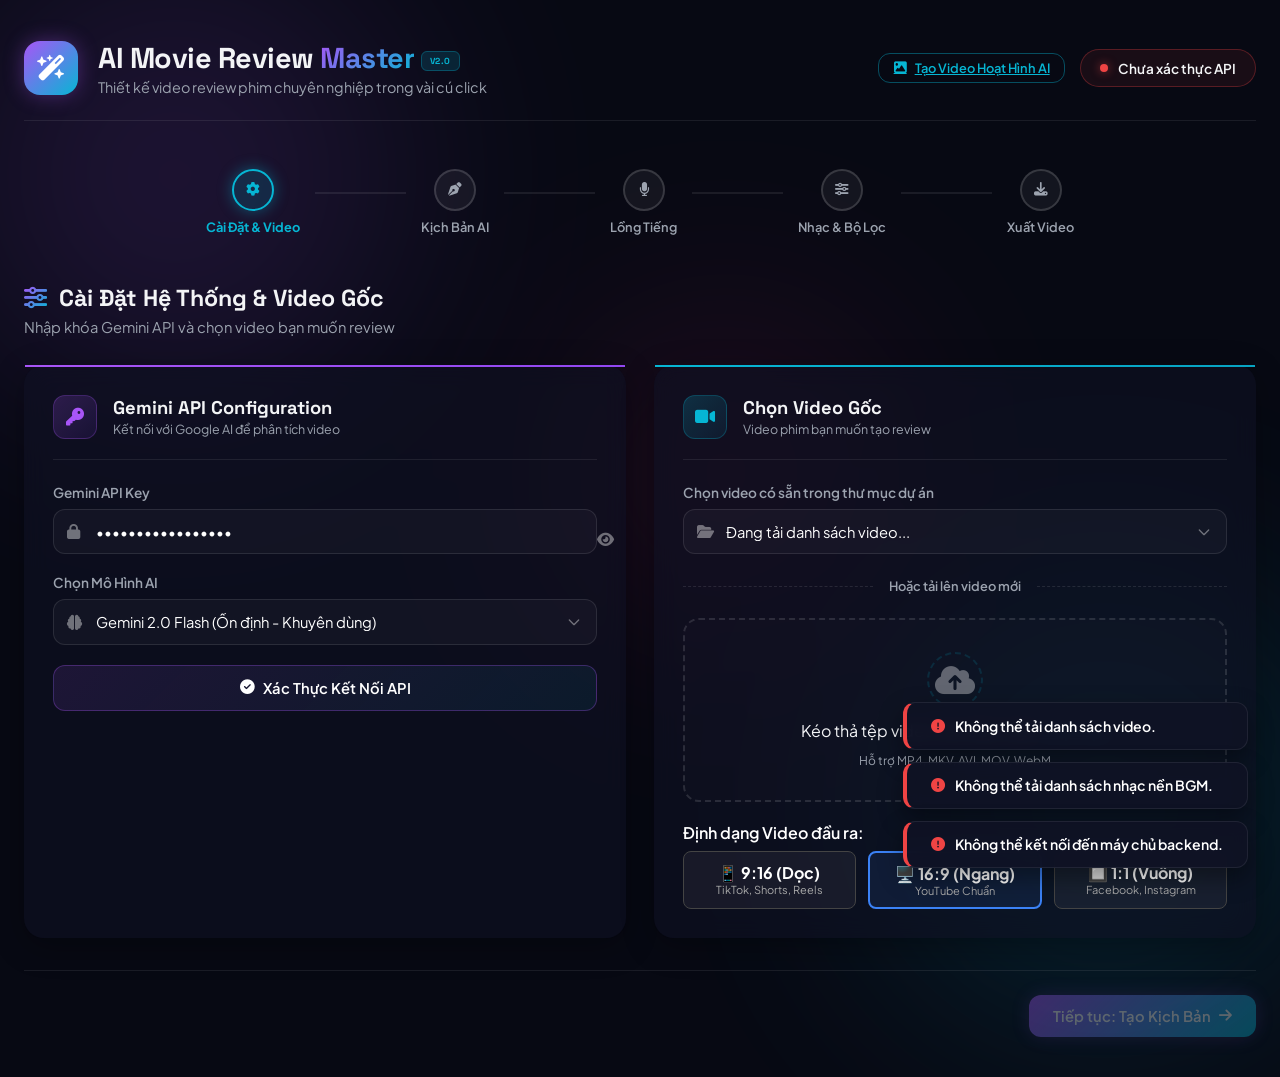
==== templates/index.html @ 68a74f2b "Initial clean release of video review tool" ====
<!DOCTYPE html>
<html lang="vi">
<head>
    <meta charset="UTF-8">
    <meta name="viewport" content="width=device-width, initial-scale=1.0">
    <title>AI Movie Review Master - Công Cụ Review Phim Đỉnh Cao</title>
    <!-- Google Fonts: Plus Jakarta Sans & Space Grotesk -->
    <link rel="preconnect" href="https://fonts.googleapis.com">
    <link rel="preconnect" href="https://fonts.gstatic.com" crossorigin>
    <link href="https://fonts.googleapis.com/css2?family=Plus+Jakarta+Sans:wght@300;400;500;600;700;800&family=Space+Grotesk:wght@500;700&display=swap" rel="stylesheet">
    <!-- FontAwesome for Premium Icons -->
    <link rel="stylesheet" href="https://cdnjs.cloudflare.com/ajax/libs/font-awesome/6.4.0/css/all.min.css">
    <!-- Custom Style Sheet -->
    <link rel="stylesheet" href="/static/css/style.css">
</head>
<body>
    <!-- Background Blur Decorative Blobs -->
    <div class="blob blob-1"></div>
    <div class="blob blob-2"></div>
    <div class="blob blob-3"></div>

    <div class="app-container">
        <!-- Top Navigation / Header -->
        <header class="app-header">
            <div class="brand">
                <div class="brand-icon">
                    <i class="fa-solid fa-wand-magic-sparkles"></i>
                </div>
                <div>
                    <h1>AI Movie Review <span class="text-gradient">Master</span> <span class="version-badge">v2.0</span></h1>
                    <p class="brand-subtitle">Thiết kế video review phim chuyên nghiệp trong vài cú click</p>
                </div>
            </div>
            <div class="header-actions" style="display: flex; gap: 15px; align-items: center;">
                <a href="/ai-video" class="btn btn-outline-cyan"><i class="fa-solid fa-image"></i> Tạo Video Hoạt Hình AI</a>
                <div class="api-status-badge" id="api-status-badge">
                    <span class="indicator red"></span>
                    <span class="status-text">Chưa xác thực API</span>
                </div>
            </div>
        </header>

        <!-- Stepper Navigation -->
        <div class="stepper">
            <div class="step active" data-step="1">
                <div class="step-num"><i class="fa-solid fa-gear"></i></div>
                <div class="step-label">Cài Đặt & Video</div>
            </div>
            <div class="step-line"></div>
            <div class="step" data-step="2">
                <div class="step-num"><i class="fa-solid fa-pen-nib"></i></div>
                <div class="step-label">Kịch Bản AI</div>
            </div>
            <div class="step-line"></div>
            <div class="step" data-step="3">
                <div class="step-num"><i class="fa-solid fa-microphone"></i></div>
                <div class="step-label">Lồng Tiếng</div>
            </div>
            <div class="step-line"></div>
            <div class="step" data-step="4">
                <div class="step-num"><i class="fa-solid fa-sliders"></i></div>
                <div class="step-label">Nhạc & Bộ Lọc</div>
            </div>
            <div class="step-line"></div>
            <div class="step" data-step="5">
                <div class="step-num"><i class="fa-solid fa-download"></i></div>
                <div class="step-label">Xuất Video</div>
            </div>
        </div>

        <!-- Main Wizard Content -->
        <main class="main-content">

            <!-- ================= STEP 1: API & VIDEO SETUP ================= -->
            <section class="wizard-panel active" id="panel-1">
                <div class="panel-header">
                    <h2 class="section-title"><i class="fa-solid fa-sliders text-gradient-icon"></i> Cài Đặt Hệ Thống & Video Gốc</h2>
                    <p class="panel-desc">Nhập khóa Gemini API và chọn video bạn muốn review</p>
                </div>

                <div class="grid-2col">
                    <!-- Left: API Config -->
                    <div class="card glass card-accent-purple">
                        <div class="card-header-accent">
                            <div class="card-icon-circle purple">
                                <i class="fa-solid fa-key"></i>
                            </div>
                            <div>
                                <h3 class="card-title m-0">Gemini API Configuration</h3>
                                <p class="card-subtitle">Kết nối với Google AI để phân tích video</p>
                            </div>
                        </div>
                        <div class="form-group">
                            <label for="api-key-input">Gemini API Key</label>
                            <div class="input-with-icon">
                                <i class="fa-solid fa-lock"></i>
                                <input type="password" id="api-key-input" value="{{ default_key }}" placeholder="Nhập Gemini API Key của bạn...">
                                <button type="button" class="btn-toggle-pass" id="btn-toggle-api-key"><i class="fa-solid fa-eye"></i></button>
                            </div>
                        </div>
                        <div class="form-group">
                            <label for="model-select">Chọn Mô Hình AI</label>
                            <div class="input-with-icon">
                                <i class="fa-solid fa-brain"></i>
                                <select id="model-select">
                                    <option value="gemini-2.0-flash" selected>Gemini 2.0 Flash (Ổn định - Khuyên dùng)</option>
                                    <option value="gemini-2.0-flash-lite">Gemini 2.0 Flash Lite (Nhẹ, nhanh)</option>
                                    <option value="gemini-1.5-flash">Gemini 1.5 Flash (Rất ổn định)</option>
                                    <option value="gemini-1.5-pro">Gemini 1.5 Pro (Thông minh, phân tích sâu)</option>
                                    <option value="gemini-2.5-pro">Gemini 2.5 Pro (Mới nhất, có thể chậm)</option>
                                </select>
                            </div>
                        </div>
                        <button type="button" class="btn btn-verify w-100" id="btn-verify-api">
                            <i class="fa-solid fa-circle-check"></i> Xác Thực Kết Nối API
                        </button>
                    </div>

                    <!-- Right: Video Selection -->
                    <div class="card glass card-accent-cyan">
                        <div class="card-header-accent">
                            <div class="card-icon-circle cyan">
                                <i class="fa-solid fa-video"></i>
                            </div>
                            <div>
                                <h3 class="card-title m-0">Chọn Video Gốc</h3>
                                <p class="card-subtitle">Video phim bạn muốn tạo review</p>
                            </div>
                        </div>
                        <div class="form-group">
                            <label for="video-select">Chọn video có sẵn trong thư mục dự án</label>
                            <div class="input-with-icon">
                                <i class="fa-solid fa-folder-open"></i>
                                <select id="video-select">
                                    <option value="" disabled selected>Đang tải danh sách video...</option>
                                </select>
                            </div>
                        </div>
                        
                        <div class="divider"><span>Hoặc tải lên video mới</span></div>

                        <div class="file-drop-zone" id="video-drop-zone">
                            <div class="drop-icon-wrapper">
                                <i class="fa-solid fa-cloud-arrow-up drop-icon"></i>
                                <div class="drop-icon-ring"></div>
                            </div>
                            <p class="drop-text">Kéo thả tệp video vào đây hoặc <span class="browse-link">Chọn tệp</span></p>
                            <p class="drop-hint">Hỗ trợ MP4, MKV, AVI, MOV, WebM</p>
                            <input type="file" id="video-file-input" accept="video/*" class="hidden-input">
                        </div>
                        <div class="upload-progress-bar hidden" id="video-upload-progress">
                            <div class="progress-fill"></div>
                            <span class="progress-percent">0%</span>
                        </div>
                        
                        <div class="aspect-ratio-container" style="margin-top: 20px;">
                            <label style="font-weight: 600; margin-bottom: 8px; display: block; color: #fff;">Định dạng Video đầu ra:</label>
                            <div class="ratio-options" style="display: flex; gap: 12px;">
                                <label class="ratio-card" style="flex: 1; border: 1px solid #444; border-radius: 8px; padding: 10px; text-align: center; cursor: pointer; background: rgba(255, 255, 255, 0.05);" onclick="document.querySelectorAll('.ratio-card').forEach(c => {c.style.borderColor='#444'; c.style.background='rgba(255, 255, 255, 0.05)'}); this.style.borderColor='#3b82f6'; this.style.background='rgba(59, 130, 246, 0.1)';">
                                    <input type="radio" name="aspect_ratio" value="9:16" style="display: none;">
                                    <div style="font-weight: bold; color: #fff;">📱 9:16 (Dọc)</div>
                                    <div style="font-size: 11px; color: #aaa;">TikTok, Shorts, Reels</div>
                                </label>
                                <label class="ratio-card" style="flex: 1; border: 2px solid #3b82f6; border-radius: 8px; padding: 10px; text-align: center; cursor: pointer; background: rgba(59, 130, 246, 0.1);" onclick="document.querySelectorAll('.ratio-card').forEach(c => {c.style.borderColor='#444'; c.style.background='rgba(255, 255, 255, 0.05)'}); this.style.borderColor='#3b82f6'; this.style.background='rgba(59, 130, 246, 0.1)';">
                                    <input type="radio" name="aspect_ratio" value="16:9" checked style="display: none;">
                                    <div style="font-weight: bold; color: #fff;">🖥️ 16:9 (Ngang)</div>
                                    <div style="font-size: 11px; color: #aaa;">YouTube Chuẩn</div>
                                </label>
                                <label class="ratio-card" style="flex: 1; border: 1px solid #444; border-radius: 8px; padding: 10px; text-align: center; cursor: pointer; background: rgba(255, 255, 255, 0.05);" onclick="document.querySelectorAll('.ratio-card').forEach(c => {c.style.borderColor='#444'; c.style.background='rgba(255, 255, 255, 0.05)'}); this.style.borderColor='#3b82f6'; this.style.background='rgba(59, 130, 246, 0.1)';">
                                    <input type="radio" name="aspect_ratio" value="1:1" style="display: none;">
                                    <div style="font-weight: bold; color: #fff;">🔲 1:1 (Vuông)</div>
                                    <div style="font-size: 11px; color: #aaa;">Facebook, Instagram</div>
                                </label>
                            </div>
                        </div>
                    </div>
                </div>

                <div class="panel-actions">
                    <button type="button" class="btn btn-primary" id="btn-to-step2" disabled>Tiếp tục: Tạo Kịch Bản <i class="fa-solid fa-arrow-right"></i></button>
                </div>
            </section>

            <!-- ================= STEP 2: AI SCRIPT GENERATOR ================= -->
            <section class="wizard-panel" id="panel-2">
                <div class="panel-header">
                    <h2 class="section-title"><i class="fa-solid fa-pen-nib text-gradient-icon"></i> Biên Soạn Kịch Bản AI</h2>
                    <p class="panel-desc">Để Gemini AI xem phim và tạo kịch bản chuyên nghiệp, sau đó chỉnh sửa lại theo ý bạn</p>
                </div>

                <div class="grid-3-1">
                    <!-- Left: Prompting and Editor -->
                    <div class="flex-column gap-4">
                        <div class="card glass">
                            <div class="grid-2col gap-4">
                                <div class="form-group">
                                    <label for="style-select">Phong Cách Kịch Bản</label>
                                    <select id="style-select">
                                        <option value="dramatic" selected>Kịch Tính & Hồi Hộp (Review Phim)</option>
                                        <option value="humorous">Hài Hước & Dí Dỏm (Bình Luận Phim)</option>
                                        <option value="shorts">Tóm Tắt Nhanh (TikTok/Shorts/Reels)</option>
                                        <option value="news">📰 Bản Tin & Điểm Tin (Cập Nhật / News)</option>
                                        <option value="tutorial">💡 Hướng Dẫn & Review Sâu (Tutorial / How-to)</option>
                                    </select>
                                </div>
                                <div class="form-group">
                                    <label for="custom-prompt">Yêu Cầu Chi Tiết Cho AI</label>
                                    <textarea id="custom-prompt" rows="2" placeholder="Ví dụ: Tập trung bình luận những biểu cảm sợ hãi của nhân vật, sử dụng từ ngữ kịch tính làm nổi bật sinh tồn hoang dã..."></textarea>
                                </div>
                            </div>
                            
                            <!-- Multi-voice option -->
                            <div class="form-group mt-2">
                                <label class="checkbox-container" title='AI sẽ tự động chia kịch bản thành 2 vai đối thoại (VD: NamMinh & HoaiMy) giúp video review hấp dẫn như phim.'>
                                    🤹 Kích hoạt "Đa Giọng Đọc" (Tự động tạo hội thoại Nam/Nữ)
                                    <input type="checkbox" id="enable-multi-voice">
                                    <span class="checkmark"></span>
                                </label>
                            </div>
                            <button type="button" class="btn btn-primary w-100 py-3 mt-2" id="btn-generate-script">
                                <i class="fa-solid fa-wand-magic-sparkles"></i> Phân Tích Video & Tạo Kịch Bản Với Gemini
                            </button>
                        </div>

                        <!-- Editor Output -->
                        <div class="card glass editor-card">
                            <div class="editor-header">
                                <h3 class="card-title m-0"><i class="fa-solid fa-file-signature"></i> Nội Dung Kịch Bản</h3>
                                <span class="char-count" id="script-char-count">0 từ</span>
                            </div>
                            <textarea id="script-editor" placeholder="Nội dung kịch bản AI tạo ra sẽ hiển thị ở đây. Bạn có thể tự do chỉnh sửa, thêm thắt hoặc sửa tên nhân vật cho chính xác..."></textarea>
                        </div>
                    </div>

                    <!-- Right: Info & Prompt Guides -->
                    <div class="card glass sidebar-card sidebar-tips-upgraded">
                        <h3 class="card-title"><i class="fa-solid fa-lightbulb text-gradient-icon"></i> Mẹo Viết Kịch Bản</h3>
                        
                        <!-- Tip Category 1: Chỉnh sửa -->
                        <div class="tip-category">
                            <div class="tip-category-header">
                                <i class="fa-solid fa-pen-to-square tip-cat-icon purple"></i>
                                <span>Chỉnh Sửa Kịch Bản</span>
                            </div>
                            <ul class="tips-list">
                                <li><i class="fa-solid fa-circle-check text-green"></i> <strong>Sửa tên nhân vật:</strong> AI hay dịch sai tên — kiểm tra và sửa trước khi lồng tiếng.</li>
                                <li><i class="fa-solid fa-circle-check text-green"></i> <strong>Câu ngắn gọn:</strong> Mỗi câu nên 10-30 từ. Nhịp nhanh = video hấp dẫn hơn.</li>
                                <li><i class="fa-solid fa-circle-check text-green"></i> <strong>Bỏ thông tin thừa:</strong> Xóa phần mở đầu, lời chào, giới thiệu kênh nếu AI vẫn viết.</li>
                            </ul>
                        </div>

                        <!-- Tip Category 2: Cảm xúc -->
                        <div class="tip-category">
                            <div class="tip-category-header">
                                <i class="fa-solid fa-face-surprise tip-cat-icon cyan"></i>
                                <span>Tăng Cảm Xúc</span>
                            </div>
                            <ul class="tips-list">
                                <li><i class="fa-solid fa-bolt text-yellow"></i> <strong>Từ cảm thán:</strong> 
                                    <span class="emotion-tag" data-insert="Hãy dùng từ cảm thán như 'Trời ơi!', 'Không thể tin nổi!' ở đầu các phân cảnh cao trào để tăng sự lôi cuốn.">"Trời ơi!", "Không thể tin nổi!"</span>
                                </li>
                                <li><i class="fa-solid fa-question text-blue"></i> <strong>Câu hỏi tu từ:</strong> 
                                    <span class="emotion-tag" data-insert="Chèn các câu hỏi tu từ như 'Liệu nhân vật có thoát được không?', 'Chuyện gì sẽ xảy ra tiếp theo?' để kích thích sự tò mò của khán giả.">"Liệu anh ta có thoát được không?"</span>
                                </li>
                                <li><i class="fa-solid fa-pause text-red"></i> <strong>Ngắt nhịp:</strong> 
                                    <span class="emotion-tag" data-insert="Sử dụng dấu ba chấm (...) và câu ngắn để tạo khoảng lặng tĩnh mịch trước khi có biến cố.">Thêm dấu "..." giữa câu</span>
                                </li>
                            </ul>
                        </div>

                        <!-- Tip Category 3: Chèn Âm Thanh (SFX) -->
                        <div class="tip-category">
                            <div class="tip-category-header">
                                <i class="fa-solid fa-music tip-cat-icon purple"></i>
                                <span>Chèn Âm Thanh (SFX)</span>
                            </div>
                            <div class="prompt-templates">
                                <button class="prompt-chip sfx-chip" data-prompt="[SFX=gunshot.mp3]">
                                    <i class="fa-solid fa-gun"></i> Súng nổ
                                </button>
                                <button class="prompt-chip sfx-chip" data-prompt="[SFX=laugh_track.mp3]">
                                    <i class="fa-solid fa-face-laugh-squint"></i> Cười
                                </button>
                                <button class="prompt-chip sfx-chip" data-prompt="[SFX=heartbeat.mp3]">
                                    <i class="fa-solid fa-heart-pulse"></i> Tim đập
                                </button>
                                <button class="prompt-chip sfx-chip" data-prompt="[SFX=punch.mp3]">
                                    <i class="fa-solid fa-hand-fist"></i> Đấm
                                </button>
                                <button class="prompt-chip sfx-chip" data-prompt="[SFX=bruh.mp3]">
                                    <i class="fa-solid fa-face-rolling-eyes"></i> Bruh
                                </button>
                            </div>
                        </div>

                        <!-- Tip Category 3: Prompt Templates -->
                        <div class="tip-category">
                            <div class="tip-category-header">
                                <i class="fa-solid fa-wand-magic-sparkles tip-cat-icon green"></i>
                                <span>Mẫu Prompt Gợi Ý</span>
                            </div>
                            <div class="prompt-templates">
                                <button class="prompt-chip" data-prompt="Tập trung vào diễn biến tâm lý nhân vật chính, phân tích hành động và động cơ ẩn sau mỗi quyết định.">
                                    <i class="fa-solid fa-brain"></i> Phân tích tâm lý
                                </button>
                                <button class="prompt-chip" data-prompt="Kể lại câu chuyện theo trình tự thời gian, nhấn mạnh các bước ngoặt quan trọng và cái kết bất ngờ.">
                                    <i class="fa-solid fa-timeline"></i> Tóm tắt diễn biến
                                </button>
                                <button class="prompt-chip" data-prompt="Bình luận hài hước về những tình huống vô lý trong phim, so sánh với đời thực để người xem bật cười.">
                                    <i class="fa-solid fa-face-laugh"></i> Bình luận hài
                                </button>
                                <button class="prompt-chip" data-prompt="Tạo cảm giác hồi hộp, rùng rợn. Nhấn mạnh yếu tố kinh dị, jump scare, và bầu không khí đáng sợ.">
                                    <i class="fa-solid fa-ghost"></i> Review kinh dị
                                </button>
                                <button class="prompt-chip" data-prompt="Phân tích mối quan hệ giữa các nhân vật, cảm xúc tình cảm, và những khoảnh khắc lãng mạn xúc động.">
                                    <i class="fa-solid fa-heart"></i> Phim tình cảm
                                </button>
                                <button class="prompt-chip" data-prompt="Tập trung vào các pha hành động mãn nhãn, đánh giá kỹ xảo, và so sánh với các phim cùng thể loại.">
                                    <i class="fa-solid fa-explosion"></i> Phim hành động
                                </button>
                            </div>
                            <p class="prompt-hint"><i class="fa-solid fa-circle-info"></i> Nhấn để điền vào ô "Yêu Cầu Chi Tiết"</p>
                        </div>
                    </div>
                </div>

                <!-- Generating Progress Modal overlay within panel -->
                <div class="panel-loading-overlay hidden" id="script-gen-loading">
                    <div class="loader-box">
                        <div class="glow-spinner"></div>
                        <h4 id="script-loading-title">Đang kết nối Gemini...</h4>
                        <div class="progress-bar-container">
                            <div class="loading-progress-fill" id="script-progress-fill" style="width: 0%"></div>
                        </div>
                        <p class="loading-msg" id="script-loading-msg">Đang chuẩn bị gửi video lên máy chủ AI...</p>
                    </div>
                </div>

                <div class="panel-actions">
                    <button type="button" class="btn btn-secondary btn-back" data-target="1"><i class="fa-solid fa-arrow-left"></i> Quay Lại</button>
                    <button type="button" class="btn btn-primary" id="btn-to-step3">Tiếp tục: Phân Đoạn & Lồng Tiếng <i class="fa-solid fa-arrow-right"></i></button>
                </div>
            </section>

            <!-- ================= STEP 3: SEGMENTATION & TTS ================= -->
            <section class="wizard-panel" id="panel-3">
                <div class="panel-header">
                    <h2 class="section-title"><i class="fa-solid fa-volume-high text-gradient-icon"></i> Phân Phối Cảnh & Thiết Lập Giọng Đọc</h2>
                    <p class="panel-desc">Kịch bản đã được tách thành các phân cảnh. Chọn giọng đọc AI, tốc độ nói và có thể nghe thử từng câu</p>
                </div>

                <div class="grid-1-3">
                    <!-- Left Config -->
                    <div class="flex-column gap-4">
                        <div class="card glass">
                            <h3 class="card-title"><i class="fa-solid fa-microphone"></i> Cấu Hình Lồng Tiếng</h3>
                            <div class="form-group">
                                <label for="voice-select">Giọng Đọc AI (Edge-TTS)</label>
                                <select id="voice-select">
                                    <optgroup label="🇻🇳 Giọng Việt Nam">
                                        <option value="vi-VN-HoaiMyNeural" selected>Hoài Mỹ (Nữ - Mượt mà)</option>
                                        <option value="vi-VN-NamMinhNeural">Nam Minh (Nam - Kịch tính)</option>
                                    </optgroup>
                                    <optgroup label="🌐 Giọng Đa Ngôn Ngữ (Hot trên YouTube)">
                                        <option value="en-US-AndrewMultilingualNeural">Andrew (Nam - Trầm ấm, kể chuyện)</option>
                                        <option value="en-US-BrianMultilingualNeural">Brian (Nam - Mạnh mẽ, cuốn hút)</option>
                                        <option value="en-US-AvaMultilingualNeural">Ava (Nữ - Trong trẻo, tự nhiên)</option>
                                        <option value="en-US-EmmaMultilingualNeural">Emma (Nữ - Dịu dàng, thu hút)</option>
                                        <option value="ko-KR-HyunsuMultilingualNeural">Hyunsu (Nam - Trẻ trung, năng động)</option>
                                    </optgroup>
                                </select>
                                <button type="button" id="btn-preview-voice" class="btn btn-sm" style="margin-top:8px;background:linear-gradient(135deg,#6366f1,#8b5cf6);color:#fff;border:none;padding:8px 18px;border-radius:8px;cursor:pointer;font-size:13px;display:inline-flex;align-items:center;gap:6px;transition:all 0.3s;" onmouseover="this.style.transform='scale(1.05)'" onmouseout="this.style.transform='scale(1)'">
                                    <i class="fa-solid fa-headphones"></i> Nghe thử giọng
                                </button>
                                <span id="voice-preview-status" style="margin-left:8px;font-size:12px;color:#a78bfa;display:none;"></span>
                                <audio id="voice-preview-audio" style="display:none;width:100%;margin-top:8px;height:36px;border-radius:8px;" controls></audio>
                            </div>
                            <div class="form-group">
                                <label for="voice-rate-slider">Tốc độ đọc: <span class="badge-value" id="voice-rate-val">+10%</span></label>
                                <input type="range" id="voice-rate-slider" min="-20" max="50" step="5" value="10">
                                <div class="slider-labels">
                                    <span>Chậm</span>
                                    <span>Bình thường</span>
                                    <span>Nhanh</span>
                                </div>
                            </div>
                        </div>

                        <!-- Stats Card -->
                        <div class="card glass">
                            <h3 class="card-title"><i class="fa-solid fa-chart-bar"></i> Thống Kê Kịch Bản</h3>
                            <div class="stats-grid">
                                <div class="stat-item">
                                    <div class="stat-value" id="stat-sentence-count">0</div>
                                    <div class="stat-label">Phân cảnh</div>
                                </div>
                                <div class="stat-item">
                                    <div class="stat-value" id="stat-word-count">0</div>
                                    <div class="stat-label">Tổng từ</div>
                                </div>
                                <div class="stat-item">
                                    <div class="stat-value" id="stat-est-duration">~0p</div>
                                    <div class="stat-label">Ước tính</div>
                                </div>
                            </div>
                        </div>

                        <div class="card glass">
                            <h3 class="card-title"><i class="fa-solid fa-info-circle"></i> Cách hoạt động</h3>
                            <ul class="tips-list compact-tips">
                                <li><i class="fa-solid fa-circle-check text-green"></i> TTS đọc từng câu → tính thời lượng thực tế</li>
                                <li><i class="fa-solid fa-circle-check text-green"></i> Cắt video gốc theo đúng thời lượng mỗi câu</li>
                                <li><i class="fa-solid fa-circle-check text-green"></i> Ghép âm thanh + video + phụ đề đồng bộ</li>
                            </ul>
                        </div>
                    </div>

                    <!-- Right: Sentences List -->
                    <div class="card glass scrollable-card">
                        <h3 class="card-title flex-between">
                            <span><i class="fa-solid fa-list-ol"></i> Phân Đoạn & Subtitles</span>
                            <div class="sentence-actions-header">
                                <button type="button" class="btn btn-sm btn-outline-cyan" id="btn-add-sentence"><i class="fa-solid fa-plus"></i> Thêm câu</button>
                                <button type="button" class="btn btn-sm btn-outline-cyan" id="btn-re-split"><i class="fa-solid fa-arrows-rotate"></i> Tách Lại</button>
                            </div>
                        </h3>
                        
                        <div class="sentences-container" id="sentences-list">
                            <!-- Populated by JS -->
                        </div>
                    </div>
                </div>

                <div class="panel-actions">
                    <button type="button" class="btn btn-secondary btn-back" data-target="2"><i class="fa-solid fa-arrow-left"></i> Quay Lại</button>
                    <button type="button" class="btn btn-primary" id="btn-to-step4">Tiếp tục: Nhạc & Lách Bản Quyền <i class="fa-solid fa-arrow-right"></i></button>
                </div>
            </section>

            <!-- ================= STEP 4: MUSIC & FILTERS ================= -->
            <section class="wizard-panel" id="panel-4">
                <div class="panel-header">
                    <h2 class="section-title"><i class="fa-solid fa-photo-film text-gradient-icon"></i> Phối Nhạc Nền & Bộ Lọc Bản Quyền</h2>
                    <p class="panel-desc">Thêm nhạc nền BGM để tạo cảm xúc và cấu hình các tùy chọn lách bản quyền video</p>
                </div>

                <div class="grid-2col">
                    <!-- Left: Background Music -->
                    <div class="card glass">
                        <h3 class="card-title"><i class="fa-solid fa-music"></i> Nhạc Nền (Background Music)</h3>
                        <div class="form-group">
                            <label for="bgm-select" style="display: flex; justify-content: space-between; align-items: center;">
                                <span>Chọn nhạc nền từ kho lưu trữ</span>
                                <button type="button" id="btn-suggest-bgm" class="btn btn-sm" style="background: rgba(0,255,255,0.1); border: 1px solid rgba(0,255,255,0.3); color: var(--text-color); border-radius: 4px; padding: 2px 8px; font-size: 12px; cursor: pointer;">
                                    <i class="fa-solid fa-lightbulb text-yellow"></i> Gợi ý
                                </button>
                            </label>
                            <div class="input-with-icon">
                                <i class="fa-solid fa-guitar"></i>
                                <select id="bgm-select">
                                    <option value="" selected>Không dùng nhạc nền (Chỉ giữ giọng đọc)</option>
                                </select>
                            </div>
                        </div>

                        <div class="form-group">
                            <label for="bgm-volume-slider">Âm lượng nhạc nền: <span class="badge-value" id="bgm-volume-val">12%</span></label>
                            <input type="range" id="bgm-volume-slider" min="2" max="30" step="1" value="12">
                            <p class="slider-hint">Khuyên dùng: 10% - 15% để không đè lên giọng nói thuyết minh</p>
                        </div>

                        <div class="divider"><span>Hoặc tải nhạc nền của riêng bạn</span></div>

                        <div class="file-drop-zone" id="bgm-drop-zone">
                            <i class="fa-solid fa-file-audio drop-icon"></i>
                            <p class="drop-text">Kéo thả tệp âm thanh vào đây hoặc <span class="browse-link">Chọn tệp</span></p>
                            <input type="file" id="bgm-file-input" accept="audio/*" class="hidden-input">
                        </div>
                        <div class="upload-progress-bar hidden" id="bgm-upload-progress">
                            <div class="progress-fill"></div>
                            <span class="progress-percent">0%</span>
                        </div>
                    </div>

                    <!-- Right: Copyright Filters & Subtitle Styles -->
                    <div class="flex-column gap-4">
                        <!-- Filters -->
                        <div class="card glass">
                            <h3 class="card-title"><i class="fa-solid fa-shield-halved"></i> Bộ Lọc Lách Bản Quyền (Copyright Bypass)</h3>
                            
                            <div class="checkbox-group">
                                <label class="checkbox-container">
                                    Lật ngang video (Horizontal Mirror)
                                    <input type="checkbox" id="filter-mirror" checked>
                                    <span class="checkmark"></span>
                                </label>
                                <label class="checkbox-container">
                                    Phóng to khung hình (Zoom-in 8% che rìa)
                                    <input type="checkbox" id="filter-zoom" checked>
                                    <span class="checkmark"></span>
                                </label>
                                <label class="checkbox-container" title="Tạo chuyển động thu phóng mượt mà giúp lách bản quyền và giữ mắt khán giả (Lưu ý: Thời gian render sẽ lâu hơn chút).">
                                    🫁 Kích hoạt "Khung hình biết thở" (Dynamic Ken Burns)
                                    <input type="checkbox" id="filter-ken-burns">
                                    <span class="checkmark"></span>
                                </label>
                            </div>

                            <div class="grid-2col gap-4 mt-2">
                                <div class="form-group">
                                    <label for="filter-contrast">Tăng độ tương phản (Contrast)</label>
                                    <select id="filter-contrast">
                                        <option value="1.0">Mặc định (100%)</option>
                                        <option value="1.05" selected>Tăng nhẹ (105%)</option>
                                        <option value="1.1">Tăng mạnh (110%)</option>
                                    </select>
                                </div>
                                <div class="form-group">
                                    <label for="filter-speed">Tốc độ chạy hình ảnh</label>
                                    <select id="filter-speed">
                                        <option value="1.0" selected>Mặc định (1.0x)</option>
                                        <option value="1.05">Tăng nhẹ (1.05x)</option>
                                        <option value="1.1">Tăng vừa (1.1x)</option>
                                    </select>
                                </div>
                            </div>
                        </div>

                        <!-- Subtitle Styling with Live Preview -->
                        <div class="card glass">
                            <h3 class="card-title"><i class="fa-solid fa-font"></i> Tùy Chỉnh Phụ Đề (Subtitles Style)</h3>
                            
                            <label class="checkbox-container" style="margin-bottom: 15px;">
                                Thêm phụ đề vào video (Hiển thị chữ trên màn hình)
                                <input type="checkbox" id="enable-subtitles" checked>
                                <span class="checkmark"></span>
                            </label>
                            
                            <label class="checkbox-container" style="margin-bottom: 15px;" title="Khi bật: Chữ đang đọc đổi sang màu vàng sáng và nảy to 118%. Khi tắt: Phụ đề hiển thị tĩnh theo câu màu trắng chuẩn điện ảnh/Netflix.">
                                🔠 Kích hoạt "Phụ đề Động" (Karaoke Word-by-Word Highlight)
                                <input type="checkbox" id="enable-karaoke-sub" checked>
                                <span class="checkmark"></span>
                            </label>

                            <!-- Live Preview -->
                            <div class="subtitle-preview-box" id="subtitle-preview-box">
                                <div class="preview-video-frame">
                                    <div class="preview-video-bg">
                                        <i class="fa-solid fa-film preview-bg-icon"></i>
                                    </div>
                                    <div class="preview-subtitle-text" id="preview-subtitle-text">
                                        Đây là phụ đề mẫu để bạn xem trước
                                    </div>
                                </div>
                                <p class="preview-label"><i class="fa-solid fa-eye"></i> Xem trước phụ đề trên video</p>
                            </div>

                            <div class="grid-3col gap-4 mt-2">
                                <div class="form-group">
                                    <label for="sub-size">Cỡ Chữ (px)</label>
                                    <input type="number" id="sub-size" value="42" min="20" max="80">
                                </div>
                                <div class="form-group">
                                    <label for="sub-color">Màu Chữ</label>
                                    <input type="color" id="sub-color" value="#FFFFFF" class="color-picker-input">
                                </div>
                                <div class="form-group">
                                    <label for="sub-opacity">Nền mờ (0-255)</label>
                                    <input type="range" id="sub-opacity" min="0" max="255" value="150">
                                </div>
                            </div>

                            <!-- Preset Buttons -->
                            <div class="subtitle-presets">
                                <span class="preset-label">Mẫu nhanh:</span>
                                <button class="preset-chip" data-size="36" data-color="#FFFFFF" data-opacity="120">
                                    <i class="fa-solid fa-text-height"></i> Nhỏ gọn
                                </button>
                                <button class="preset-chip active" data-size="42" data-color="#FFFFFF" data-opacity="150">
                                    <i class="fa-solid fa-text-height"></i> Tiêu chuẩn
                                </button>
                                <button class="preset-chip" data-size="52" data-color="#FFFF00" data-opacity="180">
                                    <i class="fa-solid fa-text-height"></i> Nổi bật
                                </button>
                                <button class="preset-chip" data-size="48" data-color="#00FFFF" data-opacity="0">
                                    <i class="fa-solid fa-text-height"></i> Không nền
                                </button>
                            </div>
                        </div>
                    </div>
                </div>

                <div class="panel-actions">
                    <button type="button" class="btn btn-secondary btn-back" data-target="3"><i class="fa-solid fa-arrow-left"></i> Quay Lại</button>
                    <button type="button" class="btn btn-primary" id="btn-to-step5">Tiếp tục: Xuất Video <i class="fa-solid fa-arrow-right"></i></button>
                </div>
            </section>

            <!-- ================= STEP 5: RENDER & DOWNLOAD ================= -->
            <section class="wizard-panel" id="panel-5">
                <div class="panel-header">
                    <h2 class="section-title"><i class="fa-solid fa-file-video text-gradient-icon"></i> Render & Xuất Video Review Hoàn Chỉnh</h2>
                    <p class="panel-desc">Kiểm tra lại toàn bộ cấu hình, tiến hành render xuất file MP4 chất lượng cao</p>
                </div>

                <div class="grid-2col gap-6">
                    <!-- Left: Render controls & Logs -->
                    <div class="card glass flex-column justify-between">
                        <div>
                            <h3 class="card-title"><i class="fa-solid fa-gear"></i> Trình Điều Khiển Xuất Video</h3>
                            
                            <div class="render-summary">
                                <div class="summary-item">
                                    <span class="label"><i class="fa-solid fa-video text-cyan"></i> Video gốc:</span>
                                    <span class="val" id="summary-video">-</span>
                                </div>
                                <div class="summary-item">
                                    <span class="label"><i class="fa-solid fa-list-ol text-cyan"></i> Số câu thuyết minh:</span>
                                    <span class="val" id="summary-sentences">-</span>
                                </div>
                                <div class="summary-item">
                                    <span class="label"><i class="fa-solid fa-microphone text-cyan"></i> Giọng nói AI:</span>
                                    <span class="val" id="summary-voice">-</span>
                                </div>
                                <div class="summary-item">
                                    <span class="label"><i class="fa-solid fa-music text-cyan"></i> Nhạc nền:</span>
                                    <span class="val" id="summary-bgm">-</span>
                                </div>
                                <div class="summary-item">
                                    <span class="label"><i class="fa-solid fa-shield-halved text-cyan"></i> Bộ lọc bản quyền:</span>
                                    <span class="val" id="summary-filters">-</span>
                                </div>
                                <div class="summary-item">
                                    <span class="label"><i class="fa-solid fa-font text-cyan"></i> Phụ đề:</span>
                                    <span class="val" id="summary-subtitle">-</span>
                                </div>
                            </div>
                            
                            <div class="form-group mt-4">
                                <label for="export-mode"><i class="fa-solid fa-box-open"></i> Chế độ xuất file:</label>
                                <select id="export-mode" class="w-100">
                                    <option value="full_mp4" selected>Xuất Video Hoàn Chỉnh (MP4)</option>
                                    <option value="capcut_zip">Gói Nguyên Liệu Cho CapCut (ZIP)</option>
                                </select>
                            </div>
                            
                            <div class="form-group mt-4">
                                <label><i class="fa-solid fa-folder-open"></i> Thư mục xuất tự động:</label>
                                <div class="flex-between" style="gap: 10px;">
                                    <input id="export-directory-display" class="w-100" type="text" readonly placeholder="Chưa chọn — file vẫn nằm trong thư mục output của tool">
                                    <button type="button" class="btn btn-secondary" id="btn-choose-export-directory"><i class="fa-solid fa-folder-tree"></i> Chọn</button>
                                </div>
                                <small>Thư mục này được lưu và dùng tự động cho các lần xuất sau.</small>
                            </div>

                            <button type="button" class="btn btn-primary btn-lg w-100 mt-4 py-3" id="btn-start-render">
                                <i class="fa-solid fa-circle-play"></i> BẮT ĐẦU XUẤT VIDEO REVIEW
                            </button>
                        </div>

                        <!-- Render status/progress box -->
                        <div class="render-progress-box hidden" id="render-progress-box">
                            <div class="flex-between mb-2">
                                <span class="status-lbl" id="render-status-lbl">Đang xếp hàng...</span>
                                <div class="render-meta">
                                    <span class="render-timer" id="render-timer"><i class="fa-regular fa-clock"></i> 00:00</span>
                                    <span class="status-percent" id="render-status-percent">0%</span>
                                </div>
                            </div>
                            <div class="progress-bar-container">
                                <div class="loading-progress-fill" id="render-progress-fill" style="width: 0%"></div>
                            </div>
                            <div class="log-terminal mt-3" id="render-log-terminal">
                                <div class="log-line text-cyan">[*] Chuẩn bị khởi chạy luồng xử lý video...</div>
                            </div>
                        </div>
                    </div>

                    <!-- Right: Preview Video Container -->
                    <div class="card glass flex-column align-center justify-center p-6">
                        <div class="video-preview-placeholder" id="video-preview-placeholder">
                            <i class="fa-solid fa-film placeholder-icon"></i>
                            <p class="placeholder-title">Video Review sẽ hiển thị tại đây</p>
                            <ul class="placeholder-tips">
                                <li><i class="fa-solid fa-check text-green"></i> Hệ thống sẽ render tự động</li>
                                <li><i class="fa-solid fa-check text-green"></i> Có thể xem trước ngay trên trang</li>
                                <li><i class="fa-solid fa-check text-green"></i> Tải về MP4 hoặc gói CapCut</li>
                            </ul>
                        </div>
                        
                        <div class="video-preview-wrapper hidden" id="video-preview-wrapper">
                            <video id="final-video-player" controls width="100%" class="final-video">
                                <source src="" type="video/mp4">
                                Trình duyệt của bạn không hỗ trợ thẻ video.
                            </video>
                            <a href="" download class="btn btn-success btn-lg w-100 mt-4 download-btn-glow" id="btn-download-video">
                                <i class="fa-solid fa-circle-down"></i> TẢI VIDEO REVIEW NGAY (MP4)
                            </a>
                        </div>
                    </div>
                </div>

                <div class="panel-actions">
                    <button type="button" class="btn btn-secondary btn-back" id="btn-render-back" data-target="4"><i class="fa-solid fa-arrow-left"></i> Quay Lại</button>
                </div>
            </section>

        </main>
    </div>

    <!-- Micro-interaction / Toast Notification -->
    <div class="toast-container" id="toast-container"></div>

    <!-- Core Scripts -->
    <script src="/static/js/main.js"></script>
</body>
</html>
---- static/css/style.css ----
/* =====================================================================
   GLOBAL RESET & CONFIGURATION
   ===================================================================== */
:root {
    --bg-dark: #070913;
    --bg-card: rgba(15, 18, 36, 0.6);
    --border-color: rgba(255, 255, 255, 0.08);
    --text-primary: #f3f4f6;
    --text-muted: #9ca3af;
    --accent-purple: #9333ea;
    --accent-cyan: #06b6d4;
    --accent-green: #10b981;
    --accent-red: #ef4444;
    --gradient-primary: linear-gradient(135deg, #a855f7 0%, #06b6d4 100%);
    --gradient-glow: 0 0 20px rgba(168, 85, 247, 0.35);
    --font-sans: 'Plus Jakarta Sans', system-ui, -apple-system, sans-serif;
    --font-mono: 'Space Grotesk', sans-serif;
}

* {
    margin: 0;
    padding: 0;
    box-sizing: border-box;
}

body {
    background-color: var(--bg-dark);
    color: var(--text-primary);
    font-family: var(--font-sans);
    min-height: 100vh;
    overflow-x: hidden;
    position: relative;
}

/* Background Blur Decorative Blobs */
.blob {
    position: absolute;
    width: 450px;
    height: 450px;
    border-radius: 50%;
    filter: blur(120px);
    z-index: -1;
    opacity: 0.15;
    pointer-events: none;
}

.blob-1 {
    background: #a855f7;
    top: -50px;
    left: -50px;
}

.blob-2 {
    background: #06b6d4;
    bottom: 50px;
    right: -50px;
}

.blob-3 {
    background: #db2777;
    top: 30%;
    left: 45%;
    width: 300px;
    height: 300px;
}

/* Scrollbar Customization */
::-webkit-scrollbar {
    width: 8px;
    height: 8px;
}

::-webkit-scrollbar-track {
    background: rgba(255, 255, 255, 0.02);
}

::-webkit-scrollbar-thumb {
    background: rgba(255, 255, 255, 0.12);
    border-radius: 4px;
}

::-webkit-scrollbar-thumb:hover {
    background: rgba(255, 255, 255, 0.25);
}

/* =====================================================================
   LAYOUT & CONTAINER
   ===================================================================== */
.app-container {
    max-width: 1400px;
    margin: 0 auto;
    padding: 2.5rem 1.5rem;
    display: flex;
    flex-direction: column;
    gap: 2.5rem;
}

/* Header styling */
.app-header {
    display: flex;
    justify-content: space-between;
    align-items: center;
    border-bottom: 1px solid var(--border-color);
    padding-bottom: 1.5rem;
}

.brand {
    display: flex;
    align-items: center;
    gap: 1.25rem;
}

.brand-icon {
    width: 54px;
    height: 54px;
    background: var(--gradient-primary);
    border-radius: 16px;
    display: flex;
    align-items: center;
    justify-content: center;
    font-size: 1.6rem;
    color: white;
    box-shadow: var(--gradient-glow);
    animation: pulseGlow 3s infinite ease-in-out;
}

.brand h1 {
    font-family: var(--font-mono);
    font-weight: 700;
    font-size: 1.8rem;
    letter-spacing: -0.5px;
}

.brand-subtitle {
    font-size: 0.9rem;
    color: var(--text-muted);
    margin-top: 2px;
}

.version-badge {
    font-size: 0.55rem;
    font-weight: 700;
    padding: 0.2rem 0.5rem;
    border-radius: 6px;
    background: rgba(6, 182, 212, 0.15);
    color: var(--accent-cyan);
    border: 1px solid rgba(6, 182, 212, 0.3);
    vertical-align: middle;
    letter-spacing: 0.5px;
    text-transform: uppercase;
    font-family: var(--font-mono);
}

.text-gradient {
    background: var(--gradient-primary);
    -webkit-background-clip: text;
    -webkit-text-fill-color: transparent;
}

.text-gradient-icon {
    background: var(--gradient-primary);
    -webkit-background-clip: text;
    -webkit-text-fill-color: transparent;
}

/* API Status Indicator Badge */
.api-status-badge {
    display: flex;
    align-items: center;
    gap: 0.6rem;
    padding: 0.6rem 1.2rem;
    border-radius: 20px;
    background: rgba(255, 255, 255, 0.03);
    border: 1px solid var(--border-color);
    font-size: 0.85rem;
    font-weight: 600;
    transition: all 0.3s ease;
}

.api-status-badge .indicator {
    width: 8px;
    height: 8px;
    border-radius: 50%;
    display: inline-block;
}

.api-status-badge .indicator.red {
    background-color: var(--accent-red);
    box-shadow: 0 0 10px rgba(239, 68, 68, 0.6);
}

.api-status-badge .indicator.green {
    background-color: var(--accent-green);
    box-shadow: 0 0 10px rgba(16, 185, 129, 0.6);
}

/* =====================================================================
   STEPPER NAVIGATION
   ===================================================================== */
.stepper {
    display: flex;
    align-items: center;
    justify-content: space-between;
    padding: 0.5rem 1rem;
    max-width: 900px;
    margin: 0 auto;
    width: 100%;
}

.step {
    display: flex;
    flex-direction: column;
    align-items: center;
    gap: 0.5rem;
    cursor: pointer;
    position: relative;
    z-index: 10;
}

.step-num {
    width: 42px;
    height: 42px;
    border-radius: 50%;
    background: rgba(255, 255, 255, 0.05);
    border: 2px solid rgba(255, 255, 255, 0.15);
    color: var(--text-muted);
    font-weight: 700;
    font-size: 0.85rem;
    display: flex;
    align-items: center;
    justify-content: center;
    transition: all 0.4s cubic-bezier(0.4, 0, 0.2, 1);
}

.step-label {
    font-size: 0.8rem;
    font-weight: 600;
    color: var(--text-muted);
    transition: all 0.3s ease;
}

.step-line {
    flex-grow: 1;
    height: 2px;
    background: rgba(255, 255, 255, 0.08);
    margin: 0 15px;
    margin-top: -18px;
    transition: all 0.3s ease;
}

/* Active and Completed step styles */
.step.active .step-num {
    border-color: #06b6d4;
    background: rgba(6, 182, 212, 0.15);
    color: #06b6d4;
    box-shadow: 0 0 15px rgba(6, 182, 212, 0.4);
}

.step.active .step-label {
    color: #06b6d4;
    font-weight: 700;
}

.step.completed .step-num {
    border-color: #a855f7;
    background: var(--gradient-primary);
    color: white;
    box-shadow: var(--gradient-glow);
}

.step.completed .step-label {
    color: #a855f7;
}

.step-line.completed {
    background: var(--gradient-primary);
}

/* =====================================================================
   GLASS CARDS & GRIDS
   ===================================================================== */
.main-content {
    min-height: 500px;
    position: relative;
}

.wizard-panel {
    display: none;
    animation: fadeIn 0.4s ease-in-out forwards;
}

.wizard-panel.active {
    display: block;
}

.panel-header {
    margin-bottom: 1.8rem;
}

.section-title {
    font-family: var(--font-mono);
    font-size: 1.45rem;
    font-weight: 700;
    display: flex;
    align-items: center;
    gap: 0.75rem;
}

.panel-desc {
    font-size: 0.92rem;
    color: var(--text-muted);
    margin-top: 5px;
}

.grid-2col {
    display: grid;
    grid-template-columns: 1fr 1fr;
    gap: 1.75rem;
}

.grid-3-1 {
    display: grid;
    grid-template-columns: 3fr 1fr;
    gap: 1.75rem;
}

.grid-1-3 {
    display: grid;
    grid-template-columns: 1fr 2.5fr;
    gap: 1.75rem;
}

.grid-3col {
    display: grid;
    grid-template-columns: 1fr 1fr 1fr;
    gap: 1rem;
}

/* Glassmorphism Card Style */
.card {
    background: var(--bg-card);
    border: 1px solid var(--border-color);
    border-radius: 20px;
    padding: 1.75rem;
    box-shadow: 0 8px 32px 0 rgba(0, 0, 0, 0.3);
    backdrop-filter: blur(12px);
    -webkit-backdrop-filter: blur(12px);
    transition: transform 0.3s ease, border-color 0.3s ease, box-shadow 0.3s ease;
}

.card:hover {
    border-color: rgba(255, 255, 255, 0.15);
}

/* Card accent variants */
.card-accent-purple {
    border-top: 2px solid transparent;
    border-image: linear-gradient(135deg, #a855f7, #7c3aed) 1;
    border-image-slice: 1 0 0 0;
}

.card-accent-purple:hover {
    box-shadow: 0 8px 32px rgba(168, 85, 247, 0.08), 0 0 0 1px rgba(168, 85, 247, 0.1);
}

.card-accent-cyan {
    border-top: 2px solid transparent;
    border-image: linear-gradient(135deg, #06b6d4, #0891b2) 1;
    border-image-slice: 1 0 0 0;
}

.card-accent-cyan:hover {
    box-shadow: 0 8px 32px rgba(6, 182, 212, 0.08), 0 0 0 1px rgba(6, 182, 212, 0.1);
}

/* Card Header with Icon Circle */
.card-header-accent {
    display: flex;
    align-items: center;
    gap: 1rem;
    margin-bottom: 1.5rem;
    padding-bottom: 1.25rem;
    border-bottom: 1px solid var(--border-color);
}

.card-icon-circle {
    width: 44px;
    height: 44px;
    border-radius: 12px;
    display: flex;
    align-items: center;
    justify-content: center;
    font-size: 1.1rem;
    flex-shrink: 0;
}

.card-icon-circle.purple {
    background: linear-gradient(135deg, rgba(168, 85, 247, 0.2), rgba(124, 58, 237, 0.1));
    color: #a855f7;
    border: 1px solid rgba(168, 85, 247, 0.25);
}

.card-icon-circle.cyan {
    background: linear-gradient(135deg, rgba(6, 182, 212, 0.2), rgba(8, 145, 178, 0.1));
    color: #06b6d4;
    border: 1px solid rgba(6, 182, 212, 0.25);
}

.card-subtitle {
    font-size: 0.78rem;
    color: var(--text-muted);
    margin-top: 2px;
    font-weight: 400;
}

.card-title {
    font-size: 1.15rem;
    font-weight: 700;
    margin-bottom: 1.25rem;
    display: flex;
    align-items: center;
    gap: 0.6rem;
    font-family: var(--font-mono);
}

.flex-column {
    display: flex;
    flex-direction: column;
}

.gap-4 { gap: 1rem; }
.mt-2 { margin-top: 0.5rem; }
.mt-4 { margin-top: 1rem; }
.mb-2 { margin-bottom: 0.5rem; }
.m-0 { margin: 0; }
.p-6 { padding: 1.5rem; }

.flex-between {
    display: flex;
    justify-content: space-between;
    align-items: center;
}

.flex-between.mb-2 {
    display: flex;
    justify-content: space-between;
    align-items: center;
    margin-bottom: 0.5rem;
}

.align-center { align-items: center; }
.justify-center { justify-content: center; }
.w-100 { width: 100%; }

/* =====================================================================
   FORM ELEMENTS
   ===================================================================== */
.form-group {
    margin-bottom: 1.25rem;
}

.form-group label {
    display: block;
    font-size: 0.85rem;
    font-weight: 600;
    color: var(--text-muted);
    margin-bottom: 0.5rem;
}

.input-with-icon {
    position: relative;
    display: flex;
    align-items: center;
}

.input-with-icon i {
    position: absolute;
    left: 14px;
    color: rgba(255, 255, 255, 0.4);
    font-size: 0.95rem;
    pointer-events: none;
}

.input-with-icon input,
.input-with-icon select,
.form-group textarea,
select,
textarea {
    width: 100%;
    padding: 0.8rem 1rem;
    background: rgba(255, 255, 255, 0.03);
    border: 1px solid rgba(255, 255, 255, 0.1);
    border-radius: 12px;
    color: white;
    font-size: 0.92rem;
    outline: none;
    font-family: var(--font-sans);
    transition: all 0.3s ease;
}

.input-with-icon input {
    padding-left: 2.6rem;
}

.input-with-icon select {
    padding-left: 2.6rem;
    appearance: none;
    -webkit-appearance: none;
    background-image: url("data:image/svg+xml,%3Csvg xmlns='http://www.w3.org/2000/svg' fill='none' viewBox='0 0 24 24' stroke='rgba(255,255,255,0.4)'%3E%3Cpath stroke-linecap='round' stroke-linejoin='round' stroke-width='2' d='M19 9l-7 7-7-7'/%3E%3C/svg%3E");
    background-repeat: no-repeat;
    background-position: right 14px center;
    background-size: 16px;
}

.input-with-icon input:focus,
.input-with-icon select:focus,
.form-group textarea:focus,
select:focus,
textarea:focus {
    border-color: var(--accent-cyan);
    background: rgba(255, 255, 255, 0.05);
    box-shadow: 0 0 10px rgba(6, 182, 212, 0.15);
}

/* Fix dropdown option background for all browsers */
select option {
    background: #0f1224;
    color: #f3f4f6;
    padding: 8px 12px;
}

select option:checked {
    background: linear-gradient(135deg, #1e1b4b, #0f1224);
    color: var(--accent-cyan);
}

.btn-toggle-pass {
    position: absolute;
    right: 14px;
    background: none;
    border: none;
    color: rgba(255, 255, 255, 0.4);
    cursor: pointer;
}

.btn-toggle-pass:hover {
    color: white;
}

.divider {
    display: flex;
    align-items: center;
    text-align: center;
    color: var(--text-muted);
    font-size: 0.8rem;
    font-weight: 600;
    margin: 1.5rem 0;
}

.divider::before,
.divider::after {
    content: '';
    flex: 1;
    border-bottom: 1px dashed rgba(255, 255, 255, 0.1);
}

.divider:not(:empty)::before {
    margin-right: 1.25em;
}

.divider:not(:empty)::after {
    margin-left: 1.25em;
}

/* File Drop Zone styling */
.file-drop-zone {
    border: 2px dashed rgba(255, 255, 255, 0.12);
    border-radius: 16px;
    padding: 2rem 1.5rem;
    text-align: center;
    background: rgba(255, 255, 255, 0.01);
    cursor: pointer;
    transition: all 0.3s ease;
    display: flex;
    flex-direction: column;
    align-items: center;
    gap: 0.75rem;
}

.file-drop-zone:hover,
.file-drop-zone.dragover {
    border-color: var(--accent-cyan);
    background: rgba(6, 182, 212, 0.03);
}

.drop-icon-wrapper {
    position: relative;
    width: 56px;
    height: 56px;
    display: flex;
    align-items: center;
    justify-content: center;
}

.drop-icon {
    font-size: 2rem;
    color: rgba(255, 255, 255, 0.35);
    transition: all 0.3s ease;
    position: relative;
    z-index: 2;
}

.drop-icon-ring {
    position: absolute;
    inset: 0;
    border-radius: 50%;
    border: 2px dashed rgba(6, 182, 212, 0.15);
    animation: ringRotate 12s linear infinite;
}

.file-drop-zone:hover .drop-icon {
    color: var(--accent-cyan);
    transform: translateY(-3px);
}

.file-drop-zone:hover .drop-icon-ring {
    border-color: rgba(6, 182, 212, 0.4);
}

@keyframes ringRotate {
    to { transform: rotate(360deg); }
}

.browse-link {
    color: var(--accent-cyan);
    font-weight: 600;
    text-decoration: underline;
}

.drop-hint {
    font-size: 0.75rem;
    color: var(--text-muted);
}

.hidden-input {
    display: none;
}

/* Checkbox design */
.checkbox-group {
    display: flex;
    flex-direction: column;
    gap: 0.85rem;
    margin-bottom: 1rem;
}

.checkbox-container {
    display: block;
    position: relative;
    padding-left: 32px;
    cursor: pointer;
    font-size: 0.9rem;
    font-weight: 500;
    user-select: none;
    color: var(--text-primary);
}

.checkbox-container input {
    position: absolute;
    opacity: 0;
    cursor: pointer;
    height: 0;
    width: 0;
}

.checkmark {
    position: absolute;
    top: 0;
    left: 0;
    height: 20px;
    width: 20px;
    background-color: rgba(255, 255, 255, 0.05);
    border: 1px solid rgba(255, 255, 255, 0.15);
    border-radius: 6px;
    transition: all 0.3s ease;
}

.checkbox-container:hover input ~ .checkmark {
    border-color: var(--accent-cyan);
}

.checkbox-container input:checked ~ .checkmark {
    background: var(--gradient-primary);
    border-color: transparent;
}

.checkmark:after {
    content: "";
    position: absolute;
    display: none;
}

.checkbox-container input:checked ~ .checkmark:after {
    display: block;
}

.checkbox-container .checkmark:after {
    left: 6px;
    top: 3px;
    width: 5px;
    height: 9px;
    border: solid white;
    border-width: 0 2px 2px 0;
    transform: rotate(45deg);
}

/* Color picker styling */
.color-picker-input {
    padding: 0 !important;
    height: 38px;
    border: 1px solid rgba(255, 255, 255, 0.15);
    cursor: pointer;
}

/* =====================================================================
   BUTTONS
   ===================================================================== */
.btn {
    display: inline-flex;
    align-items: center;
    justify-content: center;
    gap: 0.5rem;
    padding: 0.75rem 1.5rem;
    font-size: 0.92rem;
    font-weight: 600;
    border-radius: 12px;
    border: none;
    cursor: pointer;
    transition: all 0.3s ease;
    font-family: var(--font-sans);
}

.btn:disabled {
    opacity: 0.35;
    cursor: not-allowed;
}

.btn-primary {
    background: var(--gradient-primary);
    color: white;
    box-shadow: var(--gradient-glow);
}

.btn-primary:hover:not(:disabled) {
    transform: translateY(-2px);
    box-shadow: 0 0 25px rgba(168, 85, 247, 0.55);
}

.btn-secondary {
    background: rgba(255, 255, 255, 0.05);
    border: 1px solid rgba(255, 255, 255, 0.1);
    color: white;
}

.btn-secondary:hover:not(:disabled) {
    background: rgba(255, 255, 255, 0.09);
    border-color: rgba(255, 255, 255, 0.2);
}

.btn-success {
    background-color: var(--accent-green);
    color: white;
    box-shadow: 0 0 15px rgba(16, 185, 129, 0.3);
}

.btn-success:hover {
    transform: translateY(-2px);
    box-shadow: 0 0 25px rgba(16, 185, 129, 0.5);
}

.btn-outline-cyan {
    background: transparent;
    border: 1px solid rgba(6, 182, 212, 0.4);
    color: var(--accent-cyan);
    padding: 0.4rem 0.9rem;
    font-size: 0.8rem;
}

.btn-outline-cyan:hover {
    background: rgba(6, 182, 212, 0.1);
    border-color: var(--accent-cyan);
}

/* Verify API Button - special gradient style */
.btn-verify {
    display: inline-flex;
    align-items: center;
    justify-content: center;
    gap: 0.5rem;
    padding: 0.8rem 1.5rem;
    font-size: 0.92rem;
    font-weight: 600;
    border-radius: 12px;
    border: 1px solid rgba(168, 85, 247, 0.3);
    cursor: pointer;
    font-family: var(--font-sans);
    background: linear-gradient(135deg, rgba(168, 85, 247, 0.12), rgba(6, 182, 212, 0.08));
    color: white;
    transition: all 0.3s ease;
    position: relative;
    overflow: hidden;
}

.btn-verify::before {
    content: '';
    position: absolute;
    inset: 0;
    background: var(--gradient-primary);
    opacity: 0;
    transition: opacity 0.3s ease;
}

.btn-verify:hover {
    border-color: transparent;
    box-shadow: 0 0 20px rgba(168, 85, 247, 0.3);
    transform: translateY(-1px);
}

.btn-verify:hover::before {
    opacity: 0.15;
}

.btn-verify i,
.btn-verify span {
    position: relative;
    z-index: 1;
}

.btn-lg {
    padding: 1rem 2rem;
    font-size: 1rem;
}

.panel-actions {
    display: flex;
    justify-content: space-between;
    margin-top: 2rem;
    padding-top: 1.5rem;
    border-top: 1px solid var(--border-color);
}

.panel-actions:has(.btn-primary:first-child) {
    justify-content: flex-end;
}

/* =====================================================================
   PROGRESS BARS
   ===================================================================== */
.upload-progress-bar {
    width: 100%;
    background: rgba(255, 255, 255, 0.05);
    border-radius: 10px;
    height: 20px;
    overflow: hidden;
    position: relative;
    display: flex;
    align-items: center;
    justify-content: center;
}

.progress-fill {
    position: absolute;
    left: 0;
    top: 0;
    height: 100%;
    background: var(--gradient-primary);
    width: 0%;
    transition: width 0.2s ease;
}

.progress-percent {
    position: relative;
    z-index: 10;
    font-size: 0.75rem;
    font-weight: 700;
    color: white;
}

.progress-bar-container {
    width: 100%;
    height: 6px;
    background: rgba(255, 255, 255, 0.05);
    border-radius: 3px;
    overflow: hidden;
    margin-top: 10px;
}

.loading-progress-fill {
    height: 100%;
    background: var(--gradient-primary);
    border-radius: 3px;
    width: 0%;
    transition: width 0.3s ease;
}

.badge-value {
    background: rgba(6, 182, 212, 0.15);
    color: var(--accent-cyan);
    padding: 0.15rem 0.5rem;
    border-radius: 6px;
    font-weight: 700;
    font-size: 0.75rem;
    margin-left: 0.4rem;
}

/* =====================================================================
   STEP 2: EDITOR & LOADING OVERLAYS
   ===================================================================== */
.editor-card {
    display: flex;
    flex-direction: column;
    height: 480px;
}

.editor-header {
    display: flex;
    justify-content: space-between;
    align-items: center;
    border-bottom: 1px solid var(--border-color);
    padding-bottom: 0.75rem;
    margin-bottom: 1rem;
}

.char-count {
    font-size: 0.8rem;
    color: var(--text-muted);
    font-weight: 600;
}

#script-editor {
    flex-grow: 1;
    resize: none;
    font-size: 0.95rem;
    line-height: 1.6;
    background: transparent;
    border: none;
    padding: 0;
}

#script-editor:focus {
    box-shadow: none;
    background: transparent;
}

.tips-list {
    list-style: none;
    display: flex;
    flex-direction: column;
    gap: 1rem;
}

.tips-list li {
    font-size: 0.88rem;
    line-height: 1.5;
    color: var(--text-muted);
}

.tips-list li i {
    margin-right: 6px;
}

.text-cyan {
    color: var(--accent-cyan);
}

.text-green {
    color: var(--accent-green);
}

.text-yellow {
    color: #f59e0b;
}

.text-red {
    color: var(--accent-red);
}

/* Upgraded Tips Sidebar */
.sidebar-tips-upgraded {
    overflow-y: auto;
    max-height: 620px;
}

.tip-category {
    margin-bottom: 1.25rem;
    padding-bottom: 1.25rem;
    border-bottom: 1px solid var(--border-color);
}

.tip-category:last-child {
    border-bottom: none;
    margin-bottom: 0;
    padding-bottom: 0;
}

.tip-category-header {
    display: flex;
    align-items: center;
    gap: 0.6rem;
    margin-bottom: 0.75rem;
    font-weight: 700;
    font-size: 0.85rem;
    font-family: var(--font-mono);
}

.tip-cat-icon {
    width: 28px;
    height: 28px;
    border-radius: 8px;
    display: flex;
    align-items: center;
    justify-content: center;
    font-size: 0.75rem;
}

.tip-cat-icon.purple {
    background: rgba(168, 85, 247, 0.15);
    color: #a855f7;
}

.tip-cat-icon.cyan {
    background: rgba(6, 182, 212, 0.15);
    color: #06b6d4;
}

.tip-cat-icon.green {
    background: rgba(16, 185, 129, 0.15);
    color: #10b981;
}

/* Prompt Template Chips */
.prompt-templates {
    display: flex;
    flex-wrap: wrap;
    gap: 0.5rem;
    margin-bottom: 0.6rem;
}

.prompt-chip {
    display: inline-flex;
    align-items: center;
    gap: 0.35rem;
    padding: 0.4rem 0.7rem;
    font-size: 0.72rem;
    font-weight: 600;
    font-family: var(--font-sans);
    color: var(--text-primary);
    background: rgba(255, 255, 255, 0.04);
    border: 1px solid rgba(255, 255, 255, 0.1);
    border-radius: 20px;
    cursor: pointer;
    transition: all 0.25s ease;
    white-space: nowrap;
}

.prompt-chip:hover {
    background: rgba(6, 182, 212, 0.1);
    border-color: rgba(6, 182, 212, 0.35);
    color: var(--accent-cyan);
    transform: translateY(-1px);
}

.prompt-chip:active {
    transform: scale(0.96);
}

.prompt-chip i {
    font-size: 0.65rem;
    opacity: 0.7;
}

.prompt-hint {
    font-size: 0.68rem;
    color: var(--text-muted);
    opacity: 0.7;
    display: flex;
    align-items: center;
    gap: 0.35rem;
}

/* Overlay Loader Box */
.panel-loading-overlay {
    position: absolute;
    top: 0;
    left: 0;
    width: 100%;
    height: 100%;
    background: rgba(7, 9, 19, 0.85);
    border-radius: 20px;
    z-index: 200;
    display: flex;
    align-items: center;
    justify-content: center;
    backdrop-filter: blur(8px);
}

.loader-box {
    max-width: 450px;
    width: 90%;
    padding: 2.5rem;
    background: rgba(15, 18, 36, 0.95);
    border: 1px solid var(--border-color);
    border-radius: 20px;
    text-align: center;
    display: flex;
    flex-direction: column;
    align-items: center;
    gap: 1.2rem;
    box-shadow: 0 10px 40px rgba(0, 0, 0, 0.5);
}

.glow-spinner {
    width: 50px;
    height: 50px;
    border: 3px solid rgba(6, 182, 212, 0.1);
    border-top: 3px solid var(--accent-cyan);
    border-radius: 50%;
    animation: spin 1s linear infinite;
    filter: drop-shadow(0 0 8px rgba(6, 182, 212, 0.5));
}

.loading-msg {
    font-size: 0.85rem;
    color: var(--text-muted);
}

/* =====================================================================
   STEP 3: SENTENCES LIST & AUDIO PREVIEW
   ===================================================================== */
.scrollable-card {
    height: 480px;
    display: flex;
    flex-direction: column;
}

.sentences-container {
    flex-grow: 1;
    overflow-y: auto;
    display: flex;
    flex-direction: column;
    gap: 1rem;
    padding-right: 0.5rem;
    margin-top: 0.5rem;
}

/* Stats Grid for Step 3 */
.stats-grid {
    display: grid;
    grid-template-columns: 1fr 1fr 1fr;
    gap: 0.75rem;
}

.stat-item {
    text-align: center;
    padding: 0.75rem 0.5rem;
    background: rgba(255, 255, 255, 0.03);
    border: 1px solid rgba(255, 255, 255, 0.06);
    border-radius: 12px;
}

.stat-value {
    font-family: var(--font-mono);
    font-size: 1.3rem;
    font-weight: 700;
    color: var(--accent-cyan);
}

.stat-label {
    font-size: 0.68rem;
    color: var(--text-muted);
    margin-top: 2px;
    font-weight: 600;
}

.compact-tips {
    gap: 0.6rem !important;
}

.compact-tips li {
    font-size: 0.78rem !important;
}

.sentence-actions-header {
    display: flex;
    gap: 0.5rem;
}

/* Sentence delete button */
.btn-delete-item {
    background: rgba(239, 68, 68, 0.08);
    border: 1px solid rgba(239, 68, 68, 0.2);
    color: var(--accent-red);
    width: 32px;
    height: 32px;
    border-radius: 8px;
    display: flex;
    align-items: center;
    justify-content: center;
    cursor: pointer;
    transition: all 0.2s ease;
    font-size: 0.75rem;
}

.btn-delete-item:hover {
    background: var(--accent-red);
    color: white;
}

.sentence-item {
    background: rgba(255, 255, 255, 0.02);
    border: 1px solid rgba(255, 255, 255, 0.05);
    border-radius: 12px;
    padding: 1rem;
    display: flex;
    gap: 1rem;
    align-items: flex-start;
    transition: all 0.3s ease;
}

.sentence-item:hover {
    background: rgba(255, 255, 255, 0.04);
    border-color: rgba(255, 255, 255, 0.08);
}

.sentence-index {
    background: rgba(255, 255, 255, 0.05);
    color: var(--text-muted);
    font-weight: 700;
    font-size: 0.8rem;
    width: 28px;
    height: 28px;
    border-radius: 50%;
    display: flex;
    align-items: center;
    justify-content: center;
    flex-shrink: 0;
    margin-top: 2px;
}

.sentence-text-wrapper {
    flex-grow: 1;
}

.sentence-textarea {
    width: 100%;
    background: transparent !important;
    border: none !important;
    padding: 0 !important;
    color: white;
    font-size: 0.92rem;
    resize: none;
    line-height: 1.5;
    outline: none;
}

.sentence-actions {
    display: flex;
    align-items: center;
    gap: 0.5rem;
}

.btn-preview-item {
    background: rgba(6, 182, 212, 0.1);
    border: 1px solid rgba(6, 182, 212, 0.2);
    color: var(--accent-cyan);
    width: 32px;
    height: 32px;
    border-radius: 8px;
    display: flex;
    align-items: center;
    justify-content: center;
    cursor: pointer;
    transition: all 0.2s ease;
}

.btn-preview-item:hover {
    background: var(--accent-cyan);
    color: white;
    transform: scale(1.05);
}

.btn-preview-item.playing {
    background: var(--accent-green);
    border-color: transparent;
    color: white;
    animation: pulse 1s infinite alternate;
}

/* =====================================================================
   STEP 4: SUBTITLE LIVE PREVIEW & PRESETS
   ===================================================================== */
.subtitle-preview-box {
    margin-bottom: 0.75rem;
}

.preview-video-frame {
    position: relative;
    width: 100%;
    aspect-ratio: 16 / 9;
    border-radius: 12px;
    overflow: hidden;
    border: 1px solid rgba(255, 255, 255, 0.08);
}

.preview-video-bg {
    position: absolute;
    inset: 0;
    background: linear-gradient(180deg, #0a0a1a 0%, #1a1a2e 40%, #16213e 100%);
    display: flex;
    align-items: center;
    justify-content: center;
}

.preview-bg-icon {
    font-size: 2.5rem;
    color: rgba(255, 255, 255, 0.06);
}

.preview-subtitle-text {
    position: absolute;
    bottom: 10%;
    left: 50%;
    transform: translateX(-50%);
    font-family: 'Arial', sans-serif;
    font-weight: 700;
    text-align: center;
    padding: 6px 16px;
    border-radius: 4px;
    max-width: 90%;
    line-height: 1.3;
    text-shadow: 1px 1px 3px rgba(0, 0, 0, 0.8);
    transition: all 0.25s ease;
    /* Default: 42px, white, bg opacity 150 */
    font-size: 18px;
    color: #FFFFFF;
    background: rgba(0, 0, 0, 0.59);
}

.preview-label {
    text-align: center;
    font-size: 0.68rem;
    color: var(--text-muted);
    margin-top: 0.5rem;
    display: flex;
    align-items: center;
    justify-content: center;
    gap: 0.35rem;
}

/* Subtitle Preset Chips */
.subtitle-presets {
    display: flex;
    align-items: center;
    flex-wrap: wrap;
    gap: 0.5rem;
    margin-top: 0.75rem;
    padding-top: 0.75rem;
    border-top: 1px solid var(--border-color);
}

.preset-label {
    font-size: 0.75rem;
    color: var(--text-muted);
    font-weight: 600;
}

.preset-chip {
    display: inline-flex;
    align-items: center;
    gap: 0.3rem;
    padding: 0.35rem 0.65rem;
    font-size: 0.7rem;
    font-weight: 600;
    font-family: var(--font-sans);
    color: var(--text-secondary);
    background: rgba(255, 255, 255, 0.04);
    border: 1px solid rgba(255, 255, 255, 0.1);
    border-radius: 20px;
    cursor: pointer;
    transition: all 0.25s ease;
}

.preset-chip:hover {
    background: rgba(168, 85, 247, 0.08);
    border-color: rgba(168, 85, 247, 0.3);
    color: #a855f7;
}

.preset-chip.active {
    background: rgba(168, 85, 247, 0.12);
    border-color: rgba(168, 85, 247, 0.4);
    color: #a855f7;
}

.preset-chip i {
    font-size: 0.6rem;
    opacity: 0.7;
}

.color-picker-input {
    width: 100%;
    height: 40px;
    border: 1px solid var(--border-color);
    border-radius: 10px;
    background: transparent;
    cursor: pointer;
    padding: 2px;
}

.color-picker-input::-webkit-color-swatch-wrapper {
    padding: 2px;
}

.color-picker-input::-webkit-color-swatch {
    border: none;
    border-radius: 8px;
}

.slider-hint {
    font-size: 0.72rem;
    color: var(--text-muted);
    margin-top: 4px;
}

/* =====================================================================
   STEP 5: RENDER PROGRESS, TERMINAL & PLAYER
   ===================================================================== */
.render-summary {
    display: flex;
    flex-direction: column;
    gap: 0.75rem;
    background: rgba(255, 255, 255, 0.02);
    border: 1px solid rgba(255, 255, 255, 0.05);
    border-radius: 14px;
    padding: 1.25rem;
    margin-top: 1rem;
}

.summary-item {
    display: flex;
    justify-content: space-between;
    font-size: 0.85rem;
    align-items: center;
}

.summary-item .label {
    color: var(--text-muted);
    display: flex;
    align-items: center;
    gap: 0.5rem;
}

.summary-item .label i {
    width: 14px;
    text-align: center;
    font-size: 0.7rem;
}

.summary-item .val {
    font-weight: 600;
    text-align: right;
    max-width: 60%;
    overflow: hidden;
    text-overflow: ellipsis;
    white-space: nowrap;
}

.render-progress-box {
    border-top: 1px solid var(--border-color);
    padding-top: 1.5rem;
    margin-top: 1.5rem;
}

.render-meta {
    display: flex;
    align-items: center;
    gap: 1rem;
}

.render-timer {
    font-family: var(--font-mono);
    font-size: 0.8rem;
    color: var(--text-muted);
    display: flex;
    align-items: center;
    gap: 0.35rem;
}

.status-lbl {
    font-size: 0.85rem;
    font-weight: 600;
}

.status-percent {
    font-weight: 700;
    color: var(--accent-cyan);
    font-family: var(--font-mono);
}

.log-terminal {
    background: #02040a;
    border: 1px solid rgba(255, 255, 255, 0.05);
    border-radius: 10px;
    height: 150px;
    overflow-y: auto;
    font-family: monospace;
    font-size: 0.78rem;
    padding: 0.85rem;
    display: flex;
    flex-direction: column;
    gap: 0.4rem;
}

.log-line {
    line-height: 1.4;
    word-break: break-all;
}

/* Output video preview styling */
.video-preview-placeholder {
    width: 100%;
    min-height: 280px;
    border: 2px dashed rgba(255, 255, 255, 0.06);
    border-radius: 16px;
    display: flex;
    flex-direction: column;
    align-items: center;
    justify-content: center;
    gap: 0.75rem;
    text-align: center;
    color: var(--text-muted);
    padding: 2rem 1.5rem;
    background: rgba(255, 255, 255, 0.005);
}

.placeholder-icon {
    font-size: 3rem;
    color: rgba(255, 255, 255, 0.12);
    margin-bottom: 0.5rem;
}

.placeholder-title {
    font-size: 1rem;
    font-weight: 600;
    color: var(--text-secondary);
}

.placeholder-tips {
    list-style: none;
    padding: 0;
    display: flex;
    flex-direction: column;
    gap: 0.5rem;
    margin-top: 0.5rem;
}

.placeholder-tips li {
    display: flex;
    align-items: center;
    gap: 0.5rem;
    font-size: 0.78rem;
    color: var(--text-muted);
}

.video-preview-wrapper {
    width: 100%;
}

.final-video {
    border-radius: 16px;
    border: 1px solid var(--border-color);
    box-shadow: 0 8px 24px rgba(0,0,0,0.5);
    background: black;
}

/* Download button glow */
.download-btn-glow {
    position: relative;
    overflow: hidden;
}

.download-btn-glow::after {
    content: '';
    position: absolute;
    top: -50%;
    left: -50%;
    width: 200%;
    height: 200%;
    background: linear-gradient(45deg, transparent 40%, rgba(255,255,255,0.1) 50%, transparent 60%);
    animation: btnShine 3s infinite;
}

@keyframes btnShine {
    0% { transform: translateX(-100%) rotate(45deg); }
    100% { transform: translateX(100%) rotate(45deg); }
}

/* =====================================================================
   SLIDER STYLING & COMMONS
   ===================================================================== */
input[type="range"] {
    -webkit-appearance: none;
    width: 100%;
    height: 6px;
    background: rgba(255, 255, 255, 0.1);
    border-radius: 3px;
    outline: none;
    margin: 10px 0;
}

input[type="range"]::-webkit-slider-thumb {
    -webkit-appearance: none;
    appearance: none;
    width: 18px;
    height: 18px;
    border-radius: 50%;
    background: var(--gradient-primary);
    cursor: pointer;
    box-shadow: 0 0 8px rgba(168, 85, 247, 0.5);
    transition: transform 0.1s ease;
}

input[type="range"]::-webkit-slider-thumb:hover {
    transform: scale(1.2);
}

.slider-labels {
    display: flex;
    justify-content: space-between;
    font-size: 0.72rem;
    color: var(--text-muted);
    font-weight: 500;
}

.slider-hint {
    font-size: 0.75rem;
    color: var(--text-muted);
    margin-top: 4px;
}

.small-text {
    font-size: 0.8rem;
    line-height: 1.55;
}

.toast-container {
    position: fixed;
    bottom: 2rem;
    right: 2rem;
    display: flex;
    flex-direction: column;
    gap: 0.75rem;
    z-index: 9999;
}

.toast {
    background: rgba(15, 18, 36, 0.95);
    border: 1px solid var(--border-color);
    padding: 0.85rem 1.5rem;
    border-radius: 12px;
    color: white;
    font-size: 0.88rem;
    font-weight: 600;
    box-shadow: 0 10px 25px rgba(0,0,0,0.4);
    display: flex;
    align-items: center;
    gap: 0.65rem;
    animation: slideIn 0.3s cubic-bezier(0.16, 1, 0.3, 1) forwards;
    backdrop-filter: blur(8px);
}

.toast.success {
    border-left: 4px solid var(--accent-green);
}

.toast.error {
    border-left: 4px solid var(--accent-red);
}

.hidden {
    display: none !important;
}

/* =====================================================================
   KEYFRAME ANIMATIONS
   ===================================================================== */
@keyframes fadeIn {
    from { opacity: 0; transform: translateY(10px); }
    to { opacity: 1; transform: translateY(0); }
}

@keyframes spin {
    to { transform: rotate(360deg); }
}

@keyframes pulseGlow {
    0%, 100% { box-shadow: 0 0 15px rgba(168, 85, 247, 0.25); }
    50% { box-shadow: 0 0 25px rgba(168, 85, 247, 0.55); }
}

@keyframes pulse {
    from { transform: scale(1); }
    to { transform: scale(1.1); }
}

@keyframes slideIn {
    from { transform: translateX(100px); opacity: 0; }
    to { transform: translateX(0); opacity: 1; }
}

/* Stagger entrance animation for cards */
.wizard-panel.active .card {
    animation: cardSlideUp 0.5s ease-out forwards;
}

.wizard-panel.active .grid-2col > .card:nth-child(1) {
    animation-delay: 0.05s;
}

.wizard-panel.active .grid-2col > .card:nth-child(2) {
    animation-delay: 0.15s;
}

@keyframes cardSlideUp {
    from {
        opacity: 0;
        transform: translateY(15px);
    }
    to {
        opacity: 1;
        transform: translateY(0);
    }
}

.emotion-tag { 
    cursor: pointer; 
    color: var(--accent-cyan); 
    text-decoration: underline; 
    text-decoration-style: dotted; 
    transition: all 0.2s; 
}
.emotion-tag:hover { 
    color: var(--accent-green); 
    background: rgba(0, 255, 128, 0.1); 
    border-radius: 4px; 
    padding: 0 4px; 
}
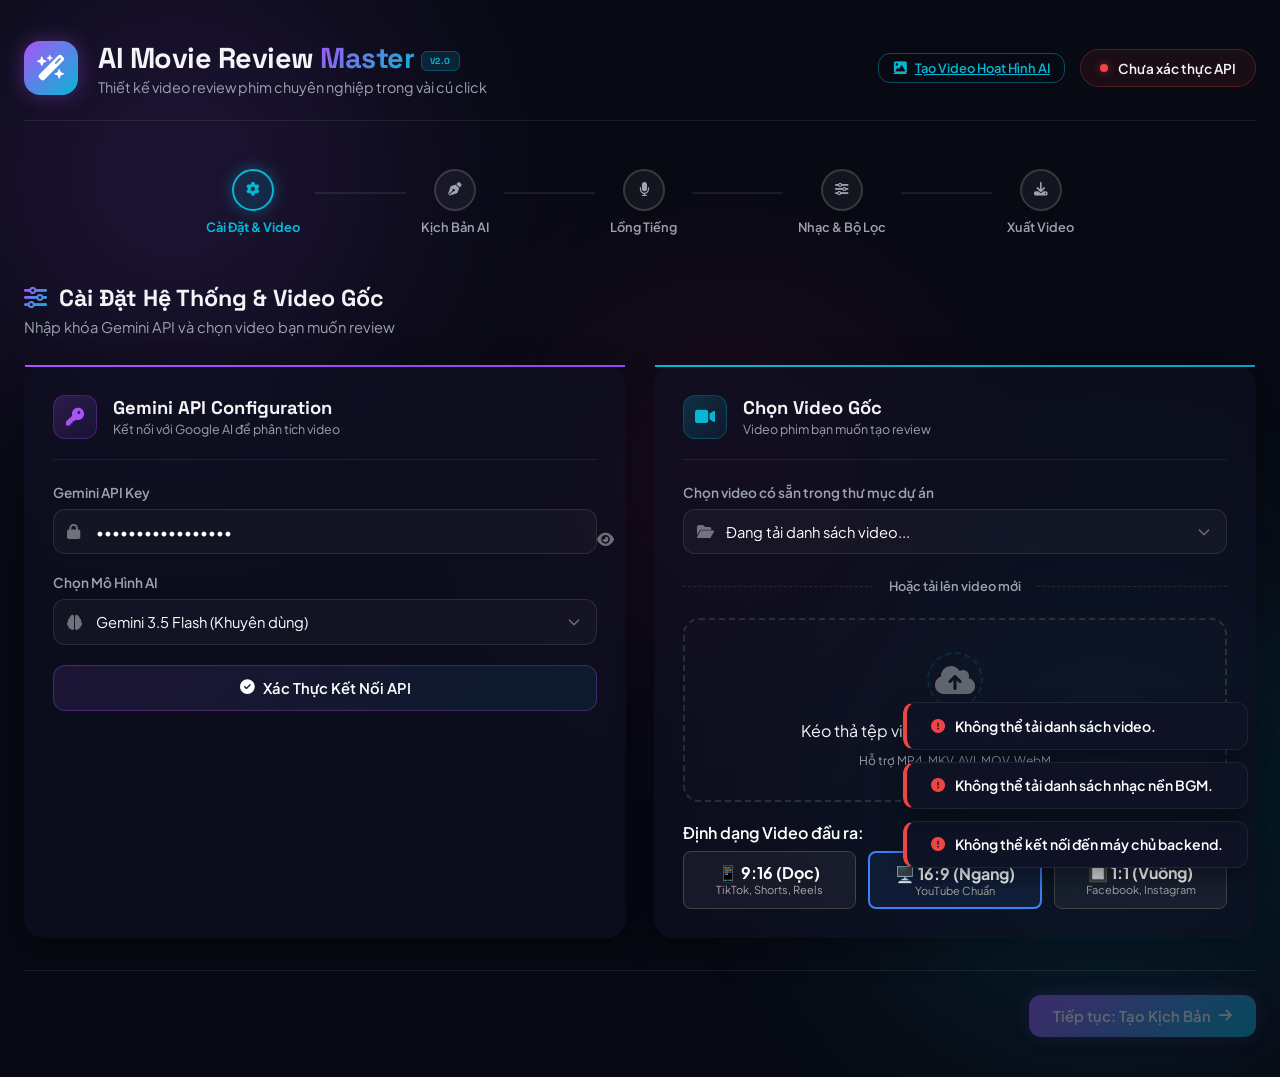
==== commit facf0c46: "Improve long-video analysis and repair timelines" ====
--- a/templates/index.html
+++ b/templates/index.html
@@ -103,11 +103,9 @@
                             <div class="input-with-icon">
                                 <i class="fa-solid fa-brain"></i>
                                 <select id="model-select">
-                                    <option value="gemini-2.0-flash" selected>Gemini 2.0 Flash (Ổn định - Khuyên dùng)</option>
-                                    <option value="gemini-2.0-flash-lite">Gemini 2.0 Flash Lite (Nhẹ, nhanh)</option>
-                                    <option value="gemini-1.5-flash">Gemini 1.5 Flash (Rất ổn định)</option>
-                                    <option value="gemini-1.5-pro">Gemini 1.5 Pro (Thông minh, phân tích sâu)</option>
-                                    <option value="gemini-2.5-pro">Gemini 2.5 Pro (Mới nhất, có thể chậm)</option>
+                                    <option value="gemini-3.5-flash" selected>Gemini 3.5 Flash (Khuyên dùng)</option>
+                                    <option value="gemini-3.5-flash-lite">Gemini 3.5 Flash Lite (Nhẹ, nhanh)</option>
+                                    <option value="gemini-3.1-flash-lite">Gemini 3.1 Flash Lite (Dự phòng)</option>
                                 </select>
                             </div>
                         </div>
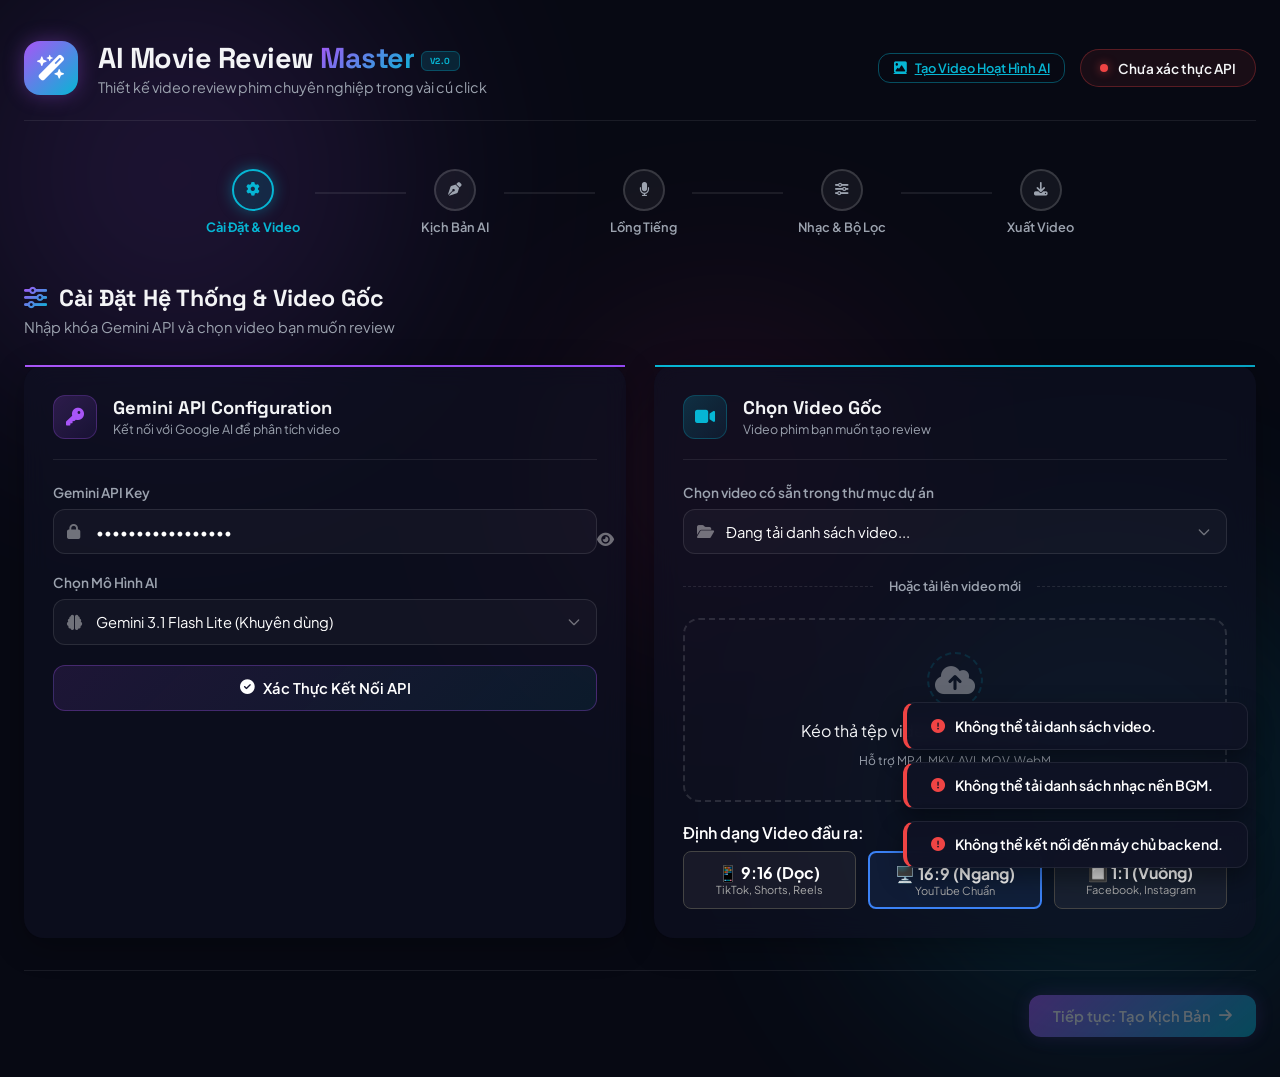
==== commit c2367a4a: "Add locked Shot-ID storyboard pipeline" ====
--- a/templates/index.html
+++ b/templates/index.html
@@ -103,9 +103,9 @@
                             <div class="input-with-icon">
                                 <i class="fa-solid fa-brain"></i>
                                 <select id="model-select">
-                                    <option value="gemini-3.5-flash" selected>Gemini 3.5 Flash (Khuyên dùng)</option>
+                                    <option value="gemini-3.5-flash">Gemini 3.5 Flash</option>
                                     <option value="gemini-3.5-flash-lite">Gemini 3.5 Flash Lite (Nhẹ, nhanh)</option>
-                                    <option value="gemini-3.1-flash-lite">Gemini 3.1 Flash Lite (Dự phòng)</option>
+                                    <option value="gemini-3.1-flash-lite" selected>Gemini 3.1 Flash Lite (Khuyên dùng)</option>
                                 </select>
                             </div>
                         </div>
@@ -206,7 +206,14 @@
                                     <textarea id="custom-prompt" rows="2" placeholder="Ví dụ: Tập trung bình luận những biểu cảm sợ hãi của nhân vật, sử dụng từ ngữ kịch tính làm nổi bật sinh tồn hoang dã..."></textarea>
                                 </div>
                             </div>
-                            
+                            <div class="form-group mt-2">
+                                <label for="analysis-passes">Số lượt Gemini</label>
+                                <select id="analysis-passes">
+                                    <option value="2" selected>2 lượt — Tiết kiệm quota</option>
+                                    <option value="3">3 lượt — Viết lời kỹ hơn</option>
+                                </select>
+                            </div>
+
                             <!-- Multi-voice option -->
                             <div class="form-group mt-2">
                                 <label class="checkbox-container" title='AI sẽ tự động chia kịch bản thành 2 vai đối thoại (VD: NamMinh & HoaiMy) giúp video review hấp dẫn như phim.'>
@@ -485,7 +492,7 @@
                         <!-- Filters -->
                         <div class="card glass">
                             <h3 class="card-title"><i class="fa-solid fa-shield-halved"></i> Bộ Lọc Lách Bản Quyền (Copyright Bypass)</h3>
-                            
+
                             <div class="checkbox-group">
                                 <label class="checkbox-container">
                                     Lật ngang video (Horizontal Mirror)
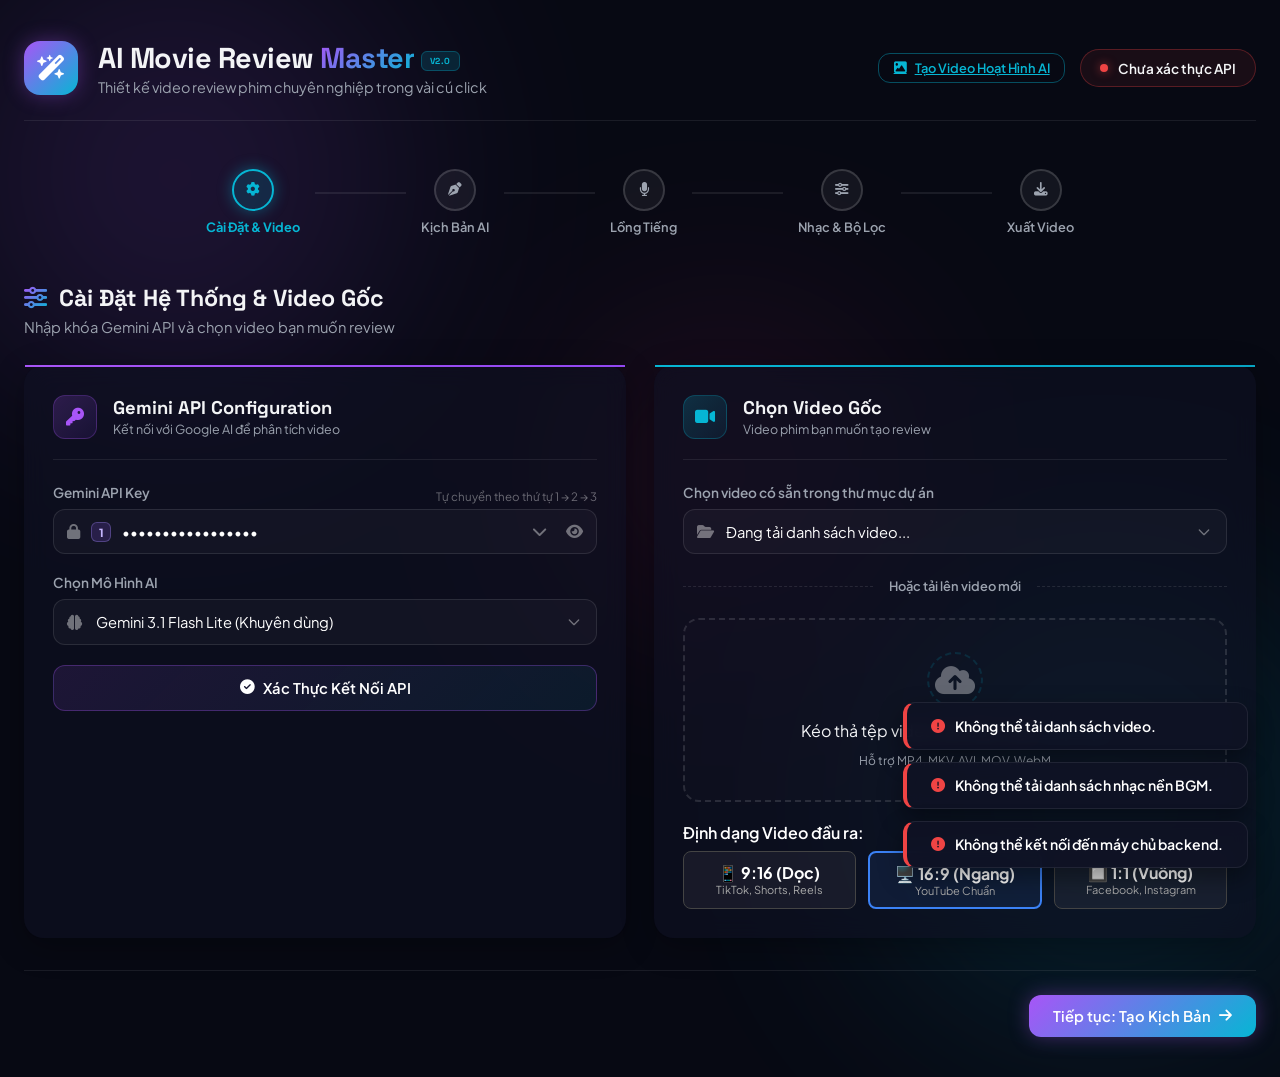
==== commit 80ea36e2: "Update review tool pipeline and interface" ====
--- a/templates/index.html
+++ b/templates/index.html
@@ -90,13 +90,34 @@
                                 <p class="card-subtitle">Kết nối với Google AI để phân tích video</p>
                             </div>
                         </div>
-                        <div class="form-group">
-                            <label for="api-key-input">Gemini API Key</label>
-                            <div class="input-with-icon">
+                        <div class="form-group api-keys-group" id="api-keys-group">
+                            <div class="api-keys-heading">
+                                <label for="api-key-input">Gemini API Key</label>
+                                <span class="api-priority-hint">Tự chuyển theo thứ tự 1 → 2 → 3</span>
+                            </div>
+                            <div class="input-with-icon api-key-primary-row">
                                 <i class="fa-solid fa-lock"></i>
-                                <input type="password" id="api-key-input" value="{{ default_key }}" placeholder="Nhập Gemini API Key của bạn...">
+                                <span class="api-slot-number">1</span>
+                                <input type="password" id="api-key-input" class="api-key-slot-input" value="{{ default_key }}" placeholder="API 1 — ưu tiên cao nhất">
+                                <button type="button" class="btn-api-priority is-active" data-api-slot="0" title="Đặt API này làm ưu tiên số 1">Ưu tiên</button>
+                                <button type="button" class="btn-expand-api-keys" id="btn-expand-api-keys" title="Thêm API dự phòng" aria-expanded="false" aria-controls="additional-api-keys"><i class="fa-solid fa-chevron-down"></i></button>
                                 <button type="button" class="btn-toggle-pass" id="btn-toggle-api-key"><i class="fa-solid fa-eye"></i></button>
                             </div>
+                            <div class="additional-api-keys hidden" id="additional-api-keys">
+                                <div class="input-with-icon api-key-backup-row">
+                                    <i class="fa-solid fa-lock"></i>
+                                    <span class="api-slot-number">2</span>
+                                    <input type="password" id="api-key-input-2" class="api-key-slot-input" placeholder="API 2 — dự phòng thứ nhất">
+                                    <button type="button" class="btn-api-priority" data-api-slot="1" title="Đặt API này làm ưu tiên số 1">Ưu tiên</button>
+                                </div>
+                                <div class="input-with-icon api-key-backup-row">
+                                    <i class="fa-solid fa-lock"></i>
+                                    <span class="api-slot-number">3</span>
+                                    <input type="password" id="api-key-input-3" class="api-key-slot-input" placeholder="API 3 — dự phòng thứ hai">
+                                    <button type="button" class="btn-api-priority" data-api-slot="2" title="Đặt API này làm ưu tiên số 1">Ưu tiên</button>
+                                </div>
+                            </div>
+                            <div class="api-keys-inline-error hidden" id="api-keys-inline-error" role="alert"></div>
                         </div>
                         <div class="form-group">
                             <label for="model-select">Chọn Mô Hình AI</label>
@@ -175,7 +196,7 @@
                 </div>
 
                 <div class="panel-actions">
-                    <button type="button" class="btn btn-primary" id="btn-to-step2" disabled>Tiếp tục: Tạo Kịch Bản <i class="fa-solid fa-arrow-right"></i></button>
+                    <button type="button" class="btn btn-primary" id="btn-to-step2">Tiếp tục: Tạo Kịch Bản <i class="fa-solid fa-arrow-right"></i></button>
                 </div>
             </section>
 
@@ -207,11 +228,8 @@
                                 </div>
                             </div>
                             <div class="form-group mt-2">
-                                <label for="analysis-passes">Số lượt Gemini</label>
-                                <select id="analysis-passes">
-                                    <option value="2" selected>2 lượt — Tiết kiệm quota</option>
-                                    <option value="3">3 lượt — Viết lời kỹ hơn</option>
-                                </select>
+                                <label>Kiểm tra lời với cảnh</label>
+                                <div class="form-hint">Lượt 1 xem toàn bộ video, chia 3 phần và viết TTS theo scene ID. Lượt 2 chỉ sửa các cảnh bị lỗi, retry tối đa 1 lần.</div>
                             </div>
 
                             <!-- Multi-voice option -->
--- a/static/css/style.css
+++ b/static/css/style.css
@@ -545,6 +545,150 @@
 
 .btn-toggle-pass:hover {
     color: white;
+}
+
+.api-keys-heading {
+    display: flex;
+    align-items: center;
+    justify-content: space-between;
+    gap: 0.75rem;
+}
+
+.api-priority-hint {
+    color: rgba(255, 255, 255, 0.38);
+    font-size: 0.72rem;
+    white-space: nowrap;
+}
+
+.api-key-slot-input {
+    padding-left: 4.25rem !important;
+}
+
+.api-key-primary-row .api-key-slot-input {
+    padding-right: 5.25rem;
+}
+
+.api-key-backup-row .api-key-slot-input {
+    padding-right: 4.9rem;
+}
+
+.api-keys-group.api-keys-expanded .api-key-primary-row .api-key-slot-input {
+    padding-right: 9rem;
+}
+
+.api-slot-number {
+    position: absolute;
+    left: 38px;
+    z-index: 1;
+    min-width: 20px;
+    height: 20px;
+    padding: 0 5px;
+    border-radius: 6px;
+    display: inline-flex;
+    align-items: center;
+    justify-content: center;
+    background: rgba(139, 92, 246, 0.18);
+    border: 1px solid rgba(167, 139, 250, 0.32);
+    color: #c4b5fd;
+    font-size: 0.7rem;
+    font-weight: 800;
+    pointer-events: none;
+}
+
+.btn-expand-api-keys {
+    position: absolute;
+    right: 43px;
+    width: 30px;
+    height: 30px;
+    display: inline-flex;
+    align-items: center;
+    justify-content: center;
+    background: none;
+    border: none;
+    color: rgba(255, 255, 255, 0.48);
+    cursor: pointer;
+    transition: color 0.2s ease, transform 0.2s ease;
+}
+
+.btn-expand-api-keys:hover {
+    color: white;
+}
+
+.btn-expand-api-keys.expanded {
+    transform: rotate(180deg);
+}
+
+.btn-toggle-pass i,
+.btn-expand-api-keys i {
+    position: static;
+    left: auto;
+    pointer-events: none;
+}
+
+.btn-api-priority {
+    position: absolute;
+    z-index: 2;
+    border: 0;
+    cursor: pointer;
+    transition: color 0.2s ease, background 0.2s ease, border-color 0.2s ease;
+}
+
+.btn-api-priority {
+    right: 9px;
+    height: 26px;
+    padding: 0 7px;
+    border-radius: 7px;
+    background: rgba(139, 92, 246, 0.1);
+    border: 1px solid rgba(167, 139, 250, 0.22);
+    color: rgba(216, 180, 254, 0.78);
+    font-size: 0.67rem;
+    font-weight: 700;
+}
+
+.btn-api-priority:hover,
+.btn-api-priority.is-active {
+    color: #f5f3ff;
+    background: rgba(139, 92, 246, 0.28);
+    border-color: rgba(196, 181, 253, 0.55);
+}
+
+.api-key-primary-row .btn-api-priority {
+    right: 72px;
+}
+
+.api-key-primary-row .btn-api-priority {
+    display: none;
+}
+
+.api-keys-group.api-keys-expanded .api-key-primary-row .btn-api-priority {
+    display: block;
+}
+
+.api-key-slot-input.api-key-duplicate {
+    border-color: #ef4444 !important;
+    background: rgba(239, 68, 68, 0.08) !important;
+    box-shadow: 0 0 0 1px rgba(239, 68, 68, 0.2), 0 0 12px rgba(239, 68, 68, 0.12);
+}
+
+.api-keys-inline-error {
+    margin-top: 0.55rem;
+    color: #f87171;
+    font-size: 0.76rem;
+    font-weight: 600;
+}
+
+.api-keys-inline-error.hidden {
+    display: none;
+}
+
+.additional-api-keys {
+    display: grid;
+    gap: 0.65rem;
+    margin-top: 0.65rem;
+}
+
+.additional-api-keys.hidden {
+    display: none;
 }
 
 .divider {
